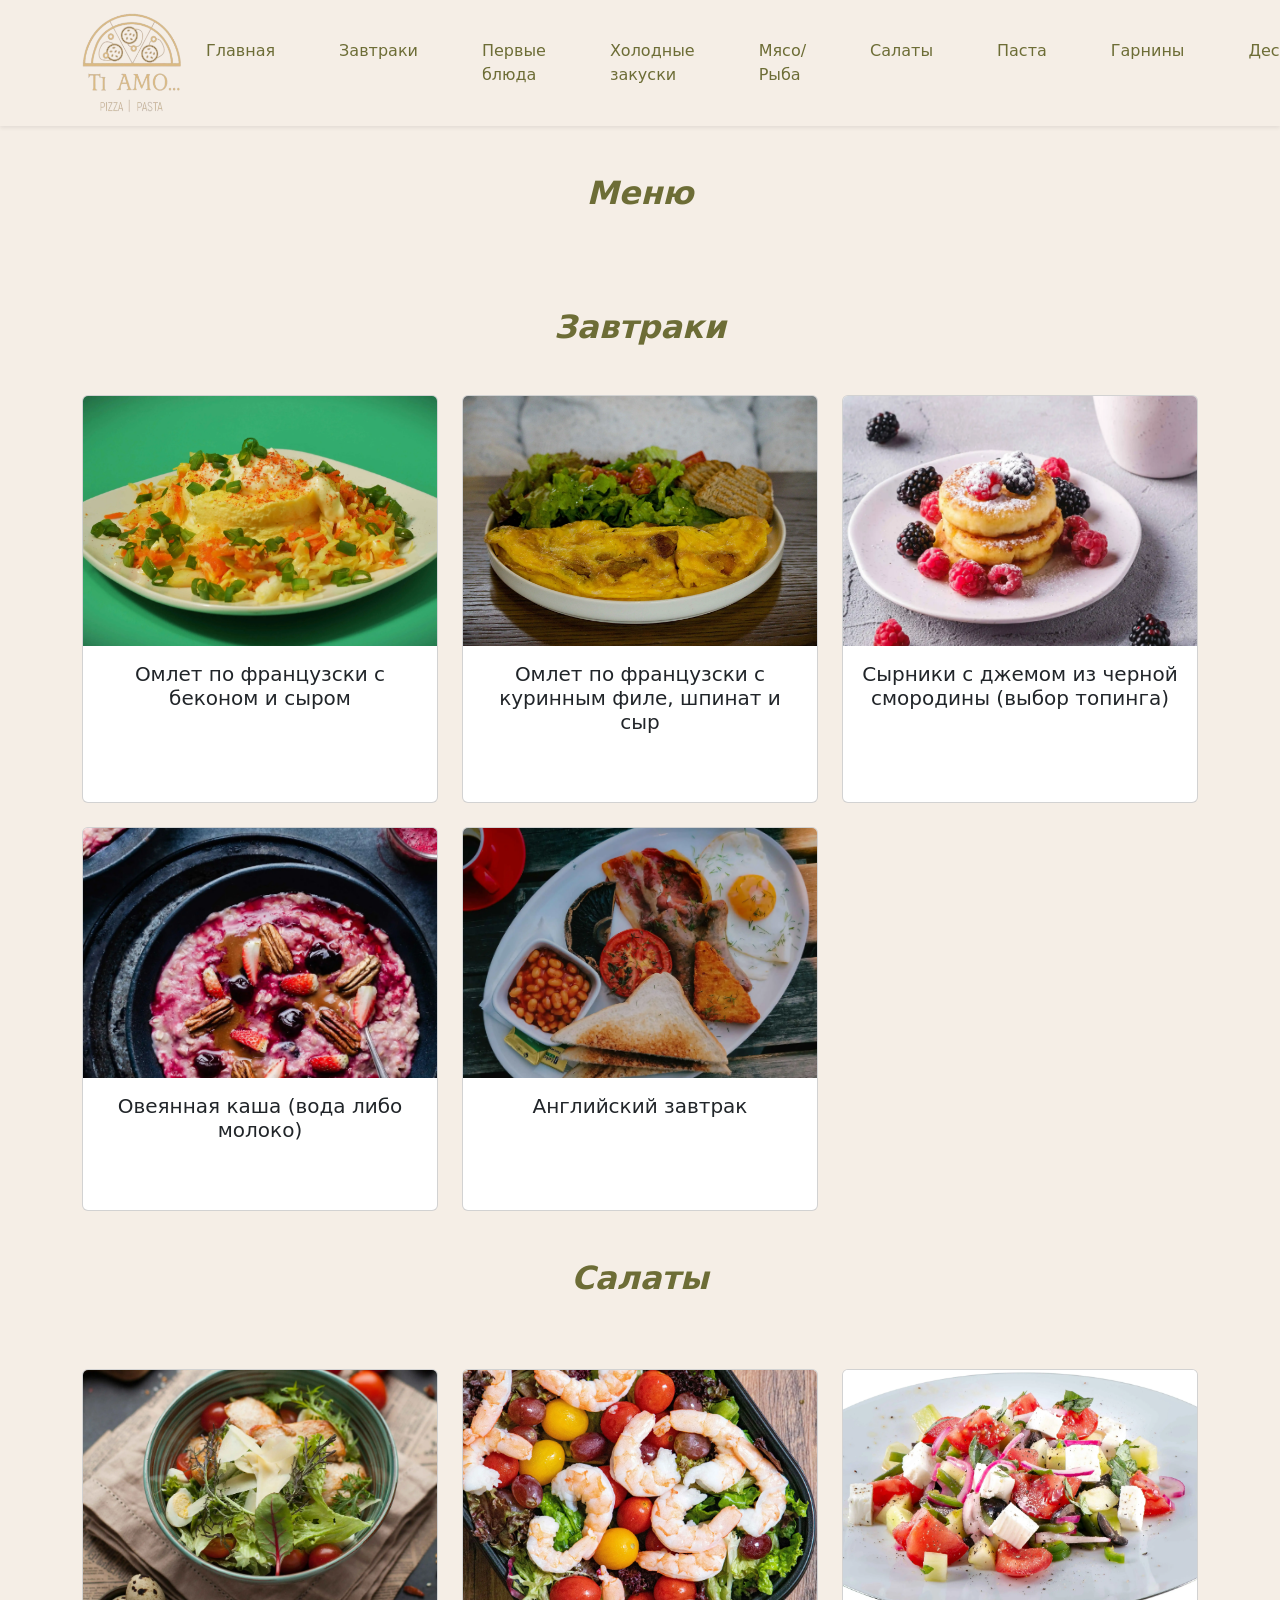
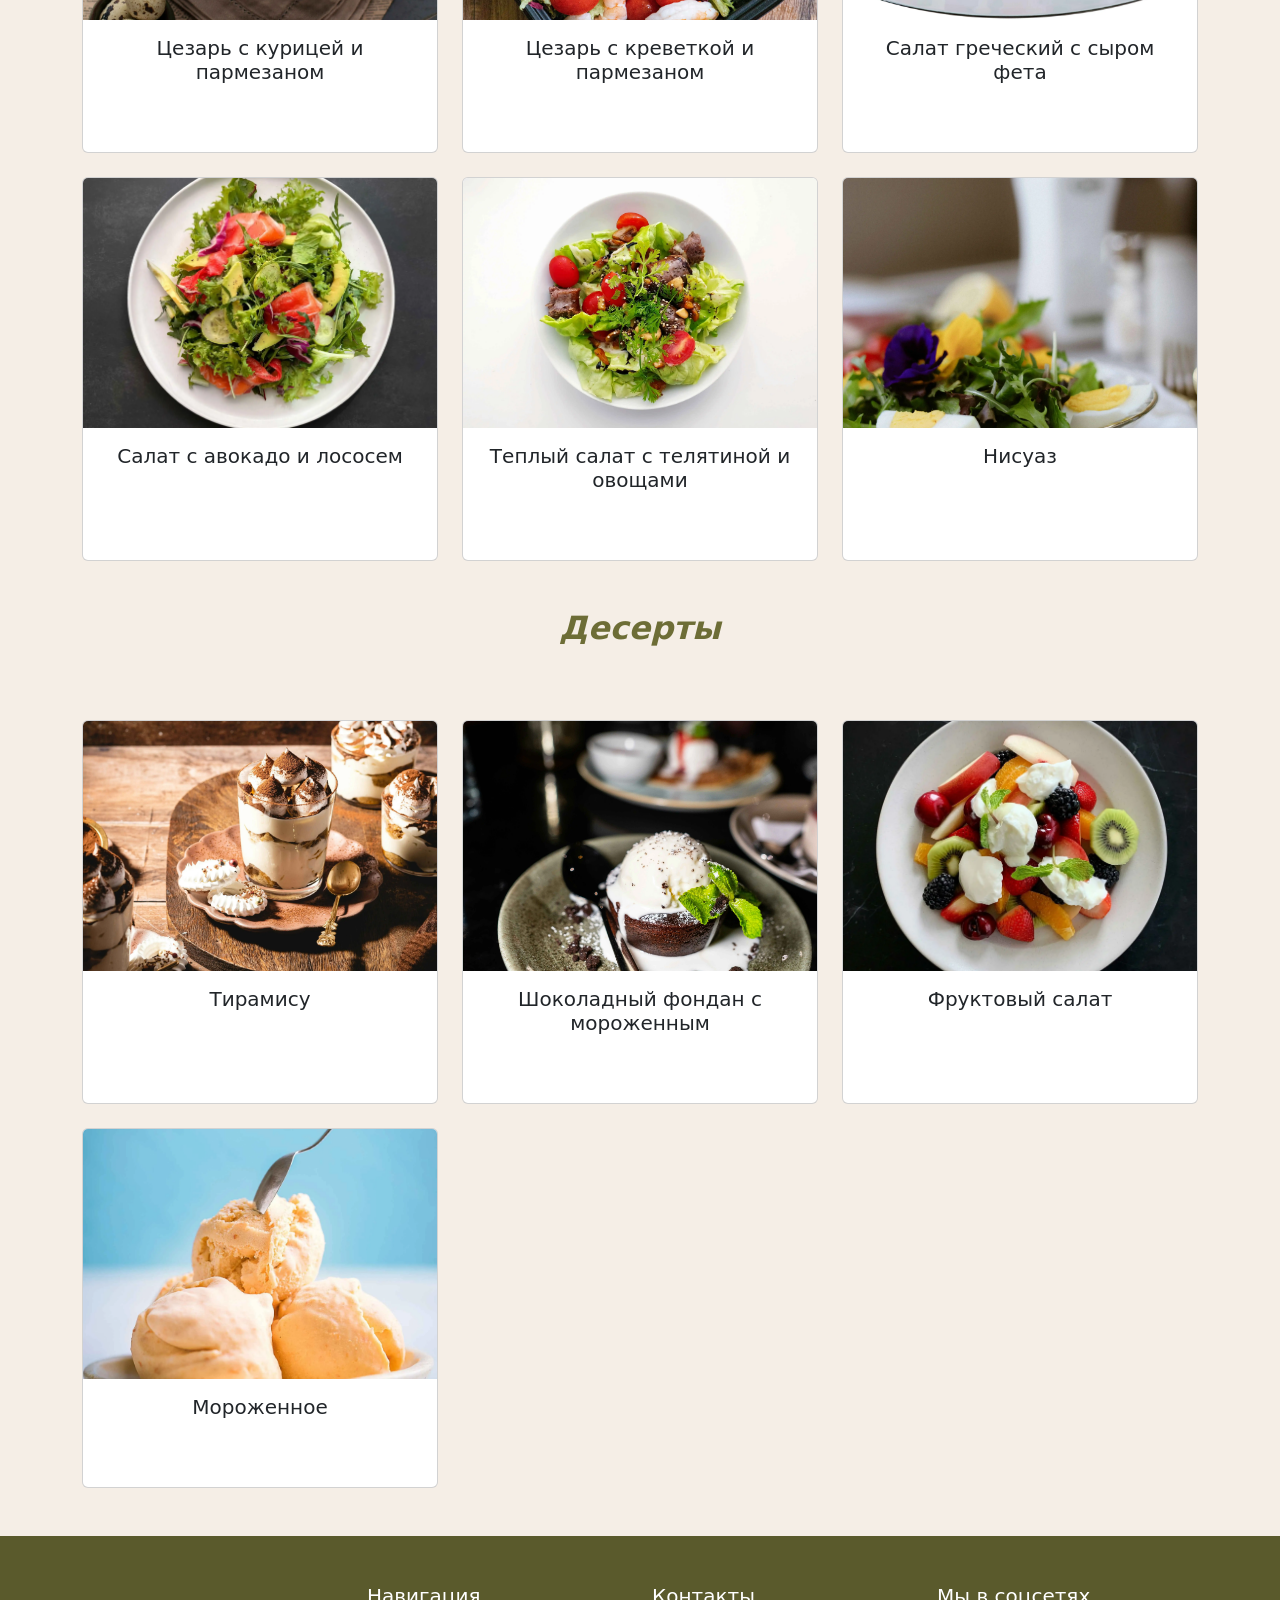
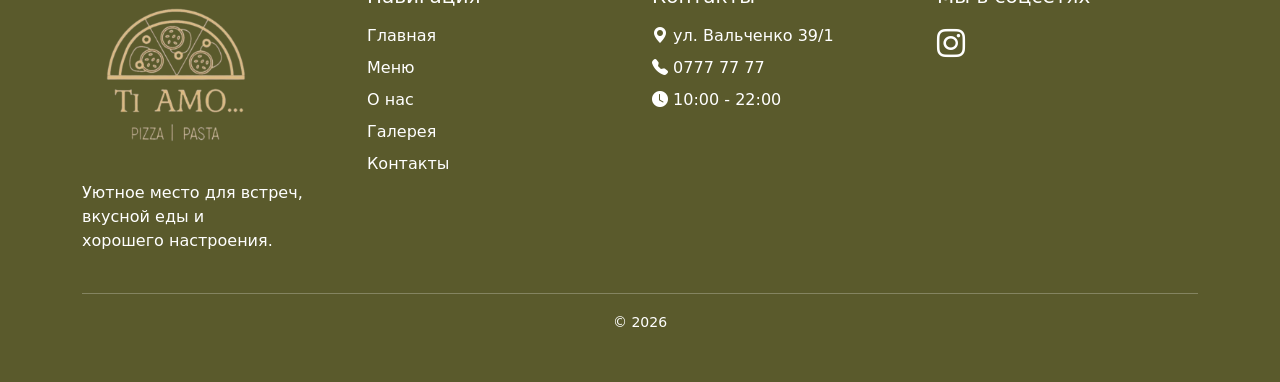
==== menu.html @ e0ba23c6 "Работа с мобильным меню" ====
<!DOCTYPE html>
<html lang="en">
<head>
    <meta charset="utf-8">
    <meta name="viewport" content="width=device-width, initial-scale=1">
    <title>Bootstrap demo</title>


    <!-- Bootstrap Icons -->
    <link rel="stylesheet" href="https://cdn.jsdelivr.net/npm/bootstrap-icons@1.11.3/font/bootstrap-icons.min.css">
    <link href="https://cdn.jsdelivr.net/npm/bootstrap@5.3.8/dist/css/bootstrap.min.css" rel="stylesheet"
          integrity="sha384-sRIl4kxILFvY47J16cr9ZwB07vP4J8+LH7qKQnuqkuIAvNWLzeN8tE5YBujZqJLB" crossorigin="anonymous">
    <link rel="stylesheet" href="css/style.css">
</head>

<body class="my-color my-bg-color">

<!--navbar-->

    <nav class="navbar navbar-expand-lg sticky-top shadow-sm">
        <div class="container">
            <a class="navbar-brand" href="#">
                <img src="img/logo2.png" alt="Bootstrap" width="100" height="100" style="color:#6d6d36;">
            </a>
            <!--    <a class="navbar-brand" href="#">Navbar</a>-->
            <button class="navbar-toggler" type="button" data-bs-toggle="collapse"
                    data-bs-target="#navbarSupportedContent" aria-controls="navbarSupportedContent"
                    aria-expanded="false" aria-label="Toggle navigation">
                <span class="navbar-toggler-icon"></span>
            </button>
            <div class="collapse navbar-collapse" id="navbarSupportedContent">
                <ul class="navbar-nav mx-auto gap-1 gap-md-5"> <!--mx-auto mb-2 mb-lg-0-->
                    <li class="nav-item">
                        <a class="nav-link" aria-current="page" href="index.html">Главная</a>
                    </li>
                    <li class="nav-item">
                        <a class="nav-link" href="#breakfast">Завтраки</a>
                    </li>
                    <li class="nav-item">
                        <a class="nav-link" href="#">Первые блюда</a>
                    </li>
                    <li class="nav-item">
                        <a class="nav-link" href="#">Холодные закуски</a>
                    </li>
                    <li class="nav-item">
                        <a class="nav-link" href="#">Мясо/Рыба</a>
                    </li>
                    <li class="nav-item">
                        <a class="nav-link" href="#salad">Салаты</a>
                    </li>
                    <li class="nav-item">
                        <a class="nav-link" href="#">Паста</a>
                    </li>
                    <li class="nav-item">
                        <a class="nav-link" href="#">Гарнины</a>
                    </li>
                    <li class="nav-item">
                        <a class="nav-link" href="#desserts">Десерты</a>
                    </li>
                    <li class="nav-item">
                        <a class="nav-link" href="#">Добавки</a>
                    </li>
                </ul>


            </div>
        </div>
    </nav>


<!--меню-->


<h2 class="text-center m-5 fw-bold fst-italic secondTiAmo ">
    Меню
</h2>


<div class="container text-center ">
    <div class="row justify-content-center ">

        <div class="col-12 col-md-12 col-lg-12">
            <h2 class="text-center m-5 fw-bold fst-italic secondTiAmo " id="breakfast">
                Завтраки
            </h2>
            <div class="row row-cols-1 row-cols-sm-2 row-cols-xl-3 g-4">
                <div class="col">
                    <div class="card h-100">
                        <img src="img/menu/breakfast/omelette.webp" class="card-img-top" alt="...">
                        <div class="card-body">
                            <h5 class="card-title">Омлет по французски с беконом и сыром</h5>
                            <p class="card-text"></p>
                        </div>
                    </div>
                </div>
                <div class="col">
                    <div class="card h-100">
                        <img src="img/menu/breakfast/omelette2.webp" class="card-img-top" alt="...">
                        <div class="card-body">
                            <h5 class="card-title">Омлет по французски с куринным филе, шпинат и  сыр</h5>
                            <p class="card-text"></p>
                        </div>
                    </div>
                </div>
                <div class="col">
                    <div class="card h-100">
                        <img src="img/menu/breakfast/syrniki.webp" class="card-img-top" alt="...">
                        <div class="card-body">
                            <h5 class="card-title">Сырники с джемом из черной смородины (выбор топинга)</h5>
                            <p class="card-text"></p>
                        </div>
                    </div>
                </div>
                <div class="col">
                    <div class="card h-100">
                        <img src="img/menu/breakfast/FlourPorridge.webp" class="card-img-top" alt="...">
                        <div class="card-body">
                            <h5 class="card-title">Овеянная каша (вода либо молоко)  </h5>
                            <p class="card-text"></p>
                        </div>
                    </div>
                </div>
                <div class="col">
                    <div class="card h-100">
                        <img src="img/menu/breakfast/englishBreakfast.webp" class="card-img-top" alt="...">
                        <div class="card-body">
                            <h5 class="card-title">Английский завтрак</h5>
                            <p class="card-text"></p>
                        </div>
                    </div>
                </div>
            </div>
            <h2 class="text-center m-5 fw-bold fst-italic secondTiAmo " id="salad">
                Салаты
            </h2>
            <div class="row row-cols-1 row-cols-sm-2 row-cols-xl-3 g-4 mt-2">
                <div class="col">
                    <div class="card h-100">
                        <img src="img/menu/salat/cesar.webp" class="card-img-top" alt="...">
                        <div class="card-body">
                            <h5 class="card-title">Цезарь с курицей и пармезаном</h5>
                            <p class="card-text"></p>
                        </div>
                    </div>
                </div>
                <div class="col">
                    <div class="card h-100">
                        <img src="img/menu/salat/cesarShramp.webp" class="card-img-top" alt="...">
                        <div class="card-body">
                            <h5 class="card-title">Цезарь с креветкой и пармезаном</h5>
                            <p class="card-text"></p>
                        </div>
                    </div>
                </div>
                <div class="col">
                    <div class="card h-100">
                        <img src="img/menu/salat/GreekSalad.webp" class="card-img-top" alt="...">
                        <div class="card-body">
                            <h5 class="card-title">Салат греческий с сыром фета</h5>
                            <p class="card-text"></p>
                        </div>
                    </div>
                </div>
                <div class="col">
                    <div class="card h-100">
                        <img src="img/menu/salat/Salad with avocado and salmon.webp" class="card-img-top" alt="...">
                        <div class="card-body">
                            <h5 class="card-title">Салат с авокадо и лососем</h5>
                            <p class="card-text"></p>
                        </div>
                    </div>
                </div>
                <div class="col">
                    <div class="card h-100">
                        <img src="img/menu/salat/Warm salad with veal and vegetables.webp" class="card-img-top" alt="...">
                        <div class="card-body">
                            <h5 class="card-title">Теплый салат с телятиной и овощами</h5>
                            <p class="card-text"></p>
                        </div>
                    </div>
                </div>
                <div class="col">
                    <div class="card h-100">
                        <img src="img/menu/salat/Nicoise.webp" class="card-img-top" alt="...">
                        <div class="card-body">
                            <h5 class="card-title">Нисуаз</h5>
                            <p class="card-text"></p>
                        </div>
                    </div>
                </div>
            </div>
            <h2 class="text-center m-5 fw-bold fst-italic secondTiAmo " id="desserts">
                Десерты
            </h2>
            <div class="row row-cols-1 row-cols-sm-2 row-cols-xl-3 g-4 mt-2">
                <div class="col">
                    <div class="card h-100">
                        <img src="img/menu/desserts/Tiramisu.webp" class="card-img-top" alt="...">
                        <div class="card-body">
                            <h5 class="card-title">Тирамису</h5>
                            <p class="card-text"></p>
                        </div>
                    </div>
                </div>
                <div class="col">
                    <div class="card h-100">
                        <img src="img/menu/desserts/Chocolate fondant with ice cream.webp" class="card-img-top" alt="...">
                        <div class="card-body">
                            <h5 class="card-title">Шоколадный фондан с мороженным </h5>
                            <p class="card-text"></p>
                        </div>
                    </div>
                </div>
                <div class="col">
                    <div class="card h-100">
                        <img src="img/menu/desserts/Fruit salad.webp" class="card-img-top" alt="...">
                        <div class="card-body">
                            <h5 class="card-title">Фруктовый салат </h5>
                            <p class="card-text"></p>
                        </div>
                    </div>
                </div>
                <div class="col">
                    <div class="card h-100">
                        <img src="img/menu/desserts/icecream.webp" class="card-img-top" alt="...">
                        <div class="card-body">
                            <h5 class="card-title">Мороженное</h5>
                            <p class="card-text"></p>
                        </div>
                    </div>
                </div>
            </div>
        </div>
    </div>
</div>




<!--footer-->

<footer class="py-5 mt-5" style="background-color:#5a5a2c; color:white;">

    <div class="container">

        <div class="row g-4">

            <!-- Логотип -->
            <div class="col-12 col-md-6 col-lg-3 text-center text-lg-start">
                <img src="img/logo.png"
                     class="img-fluid mb-3"
                     style="max-width:180px;"
                     alt="Logo">

                <p>
                    Уютное место для встреч,<br>
                    вкусной еды и <br>хорошего настроения.
                </p>
            </div>


            <!-- Навигация -->
            <div class="col-12 col-md-6 col-lg-3">
                <h5 class="mb-3">Навигация</h5>

                <ul class="list-unstyled">
                    <li class="mb-2">
                        <a href="#" class="text-white text-decoration-none">
                            Главная
                        </a>
                    </li>

                    <li class="mb-2">
                        <a href="#" class="text-white text-decoration-none">
                            Меню
                        </a>
                    </li>

                    <li class="mb-2">
                        <a href="#" class="text-white text-decoration-none">
                            О нас
                        </a>
                    </li>

                    <li class="mb-2">
                        <a href="#" class="text-white text-decoration-none">
                            Галерея
                        </a>
                    </li>

                    <li class="mb-2">
                        <a href="#" class="text-white text-decoration-none">
                            Контакты
                        </a>
                    </li>
                </ul>

            </div>


            <!-- Контакты -->
            <div class="col-12 col-md-6 col-lg-3">

                <h5 class="mb-3">Контакты</h5>

                <p class="mb-2">
                    <i class="bi bi-geo-alt-fill"></i>
                    ул. Вальченко 39/1
                </p>

                <p class="mb-2">
                    <i class="bi bi-telephone-fill"></i>
                    0777 77 77
                </p>

                <p class="mb-2">
                    <i class="bi bi-clock-fill"></i>
                    10:00 - 22:00
                </p>

            </div>


            <!-- Соцсети -->
            <div class="col-12 col-md-6 col-lg-3">

                <h5 class="mb-3">Мы в соцсетях</h5>

                <a href="#" class="text-white fs-3 me-3">
                    <i class="bi bi-instagram"></i>
                </a>

            </div>

        </div>


        <hr class="mt-4">

        <div class="text-center">
            <small>
                © 2026
            </small>
        </div>

    </div>

</footer>


<script src="https://cdn.jsdelivr.net/npm/bootstrap@5.3.8/dist/js/bootstrap.bundle.min.js"
        integrity="sha384-FKyoEForCGlyvwx9Hj09JcYn3nv7wiPVlz7YYwJrWVcXK/BmnVDxM+D2scQbITxI"
        crossorigin="anonymous"></script>

<script>
    document.querySelectorAll('.navbar-nav .nav-link').forEach(link => {
        link.addEventListener('click', () => {
            const navbar = document.querySelector('.navbar-collapse');

            if (navbar.classList.contains('show')) {
                bootstrap.Collapse.getOrCreateInstance(navbar).hide();
            }
        });
    });
</script>
</body>

</html>
---- css/style.css ----
.image-wrap {
    position: relative;
}

.my-bg-color{
    background-color: #f5eee6;
}

.my-color, .nav-link{
   color: #6d6d36;
}

.card-img-top {
    height: 250px;
    object-fit: cover;
}

@media (max-width: 768px) {
    .card-img-top {
        height: 200px;
    }
}

.card {
    position: relative;
}

.card-body {
    padding-bottom: 60px;
}




.icon {
    font-size: 100px;
}

.card:hover {
    border-color: #6d6d36;
    box-shadow: 0 0 25px rgba(109,109,54,.35);
}

.photo-wrapper {
    position: relative;
    overflow: hidden;
}

.photo-wrapper img {
    display: block;
    width: 100%;
    height: auto;
}

/* Градиент сверху */
.photo-wrapper::before {
    content: "";
    position: absolute;
    inset: 0;
    background: linear-gradient(
        to top,
        transparent 90%,
        rgba(245,238,230,.1) 92%,
        rgba(245,238,230,.2) 94%,
        rgba(245,238,230,.4) 96%,
        rgba(245,238,230,.7) 98%,
        #f5eee6 100%
    ),
    linear-gradient(
            to left,
            transparent 90%,
                    rgba(245,238,230,.1) 92%,
                    rgba(245,238,230,.2) 94%,
                    rgba(245,238,230,.4) 96%,
                    rgba(245,238,230,.7) 98%,
                    #f5eee6 100%
        ),
        linear-gradient(
                to bottom,
                transparent 90%,
                        rgba(245,238,230,.1) 92%,
                        rgba(245,238,230,.2) 94%,
                        rgba(245,238,230,.4) 96%,
                        rgba(245,238,230,.7) 98%,
                        #f5eee6 100%
            );
    pointer-events: none;
}

.btn-dynamic {
    background-color: #6d6d36;
    color: white;
    border: none;
    transition: all 0.3s ease;
}

.btn-dynamic:hover {
    background-color: #858542;
    box-shadow: 0 8px 20px rgba(109,109,54,.45);
    transform: translateY(-4px) scale(1.05);
}

.btn-dynamic:active {
    transform: translateY(0) scale(0.98);
}

.nav-link-custom {
    color: #6d6d36;
    text-decoration: none;
    display: inline-block;
    position: relative;
    transition: all 0.3s ease;
}

.nav-link-custom:hover {
    color: #6d6d36;
    transform: translateY(-3px);
}


/* плавная линия снизу */
.nav-link-custom::after {
    content: "";
    position: absolute;
    left: 50%;
    bottom: -5px;
    width: 0;
    height: 2px;
    background-color: #6d6d36;
    transition: all 0.3s ease;
    transform: translateX(-50%);
}

.nav-link-custom:hover::after {
    width: 100%;
}

.social-icon {
    font-size: 32px;
    /*color: #333;*/
    transition: all 0.3s ease;
}

.social-icon:hover {
    color: #F55353;
    transform: scale(1.2) translateY(-5px);
    text-shadow:
        0 0 5px rgba(109,109,54,.5),
        0 0 15px rgba(109,109,54,.7),
        0 0 25px rgba(109,109,54,.9);
}


/* Логотип */
.tiAmo {
    font-family: 'Allura', cursive;
}

/* Заголовки */
secondTiAmo {
    font-family: 'Cormorant Garamond', serif;
}

/* Основной текст */
thTiAmo {
    font-family: 'Montserrat', sans-serif;
}

.menu-sticky {
    position: sticky;
    top: 100px; /* отступ от верхней части экрана */
}

.navbar {
    background-color: #f5eee6;
    z-index: 1020;
}

#breakfast,
#salad,
#desserts {
    scroll-margin-top: 140px;
}

@media (max-width: 991.98px) {
    #breakfast,
    #salad,
    #desserts {
        scroll-margin-top: 200px;
    }
}
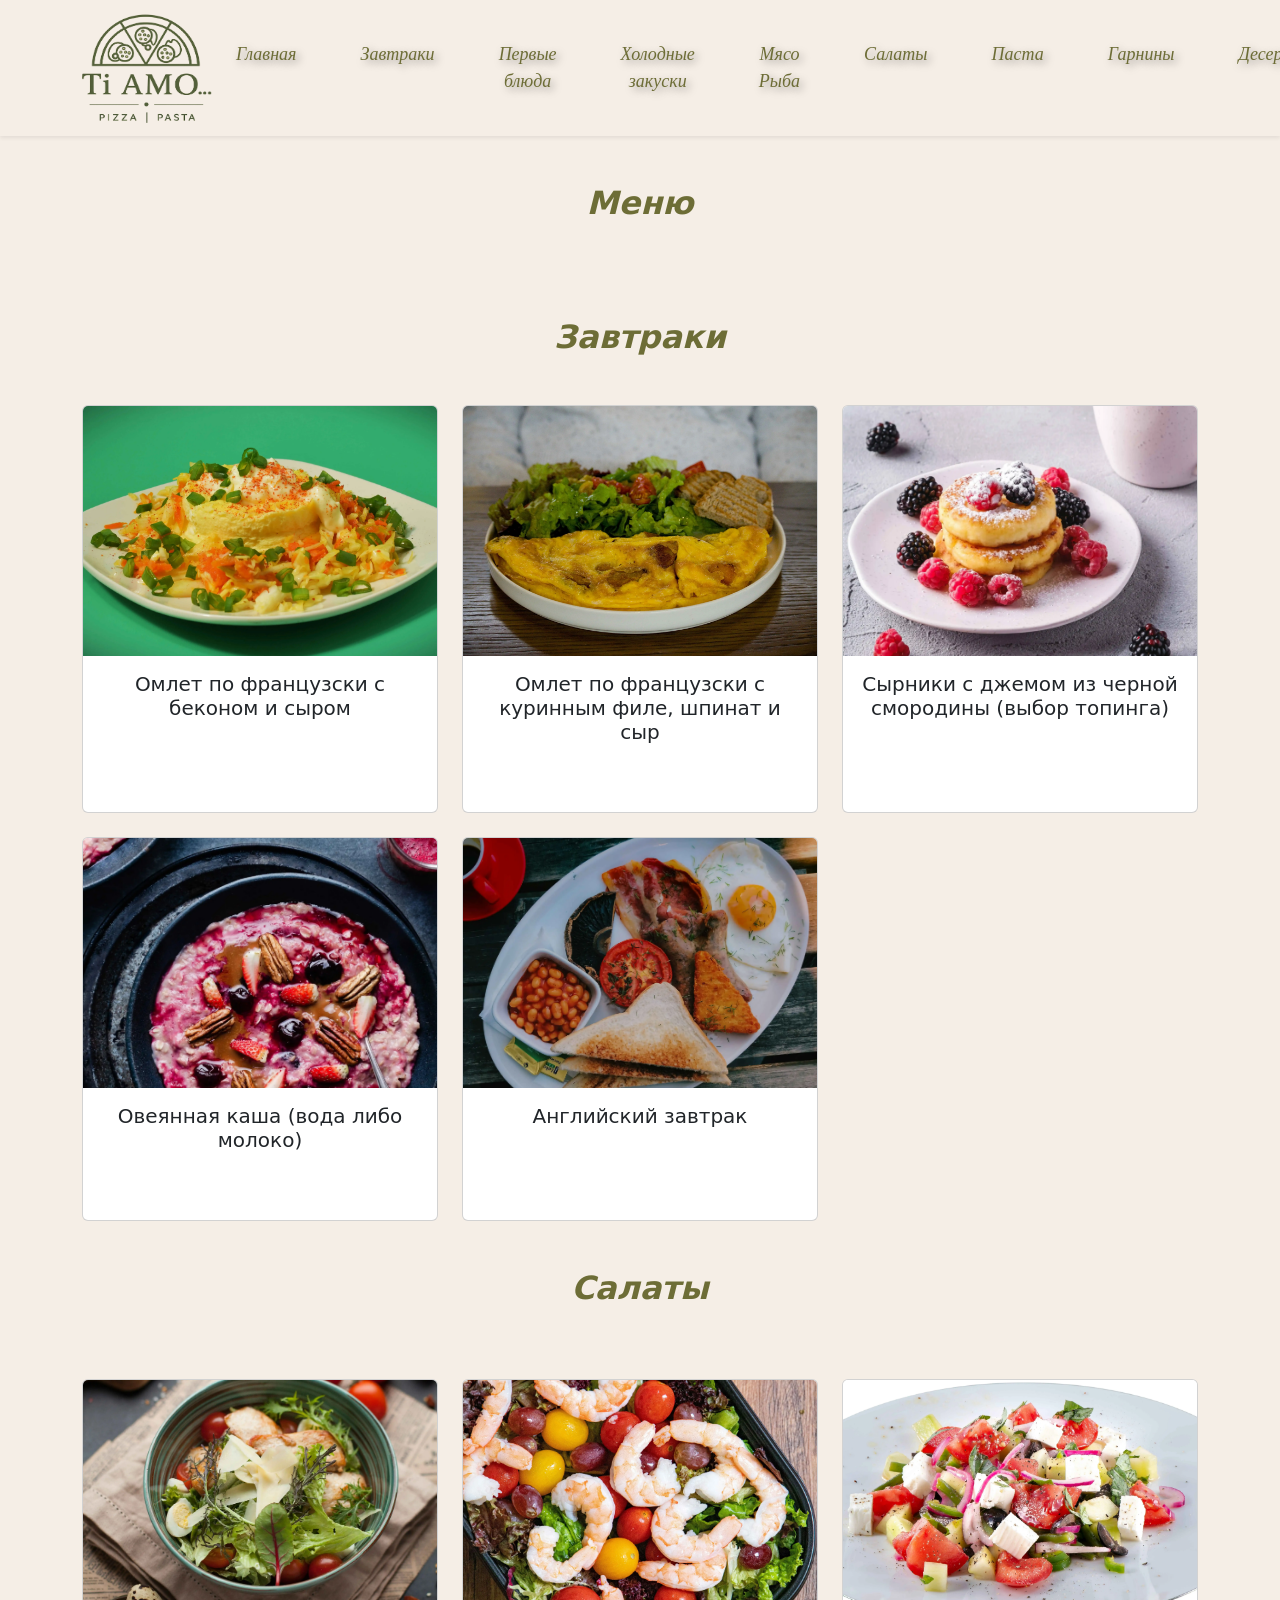
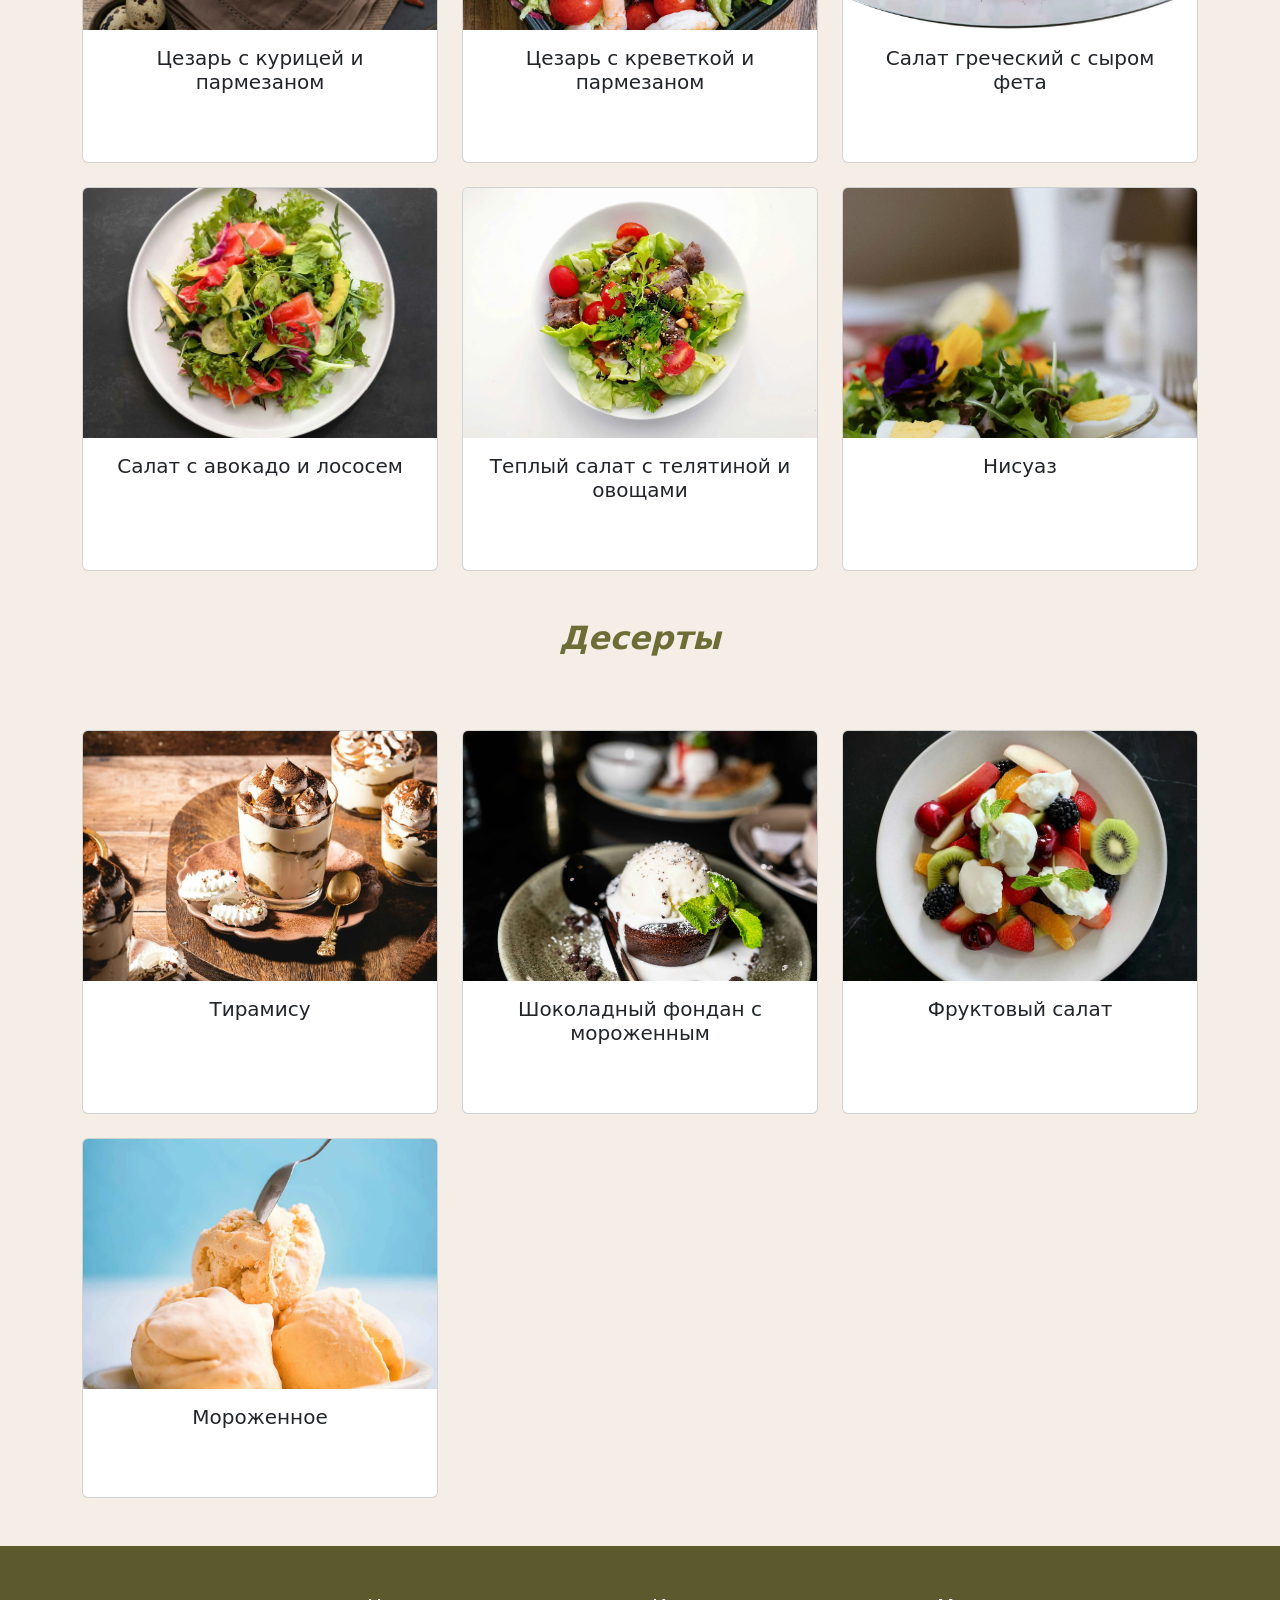
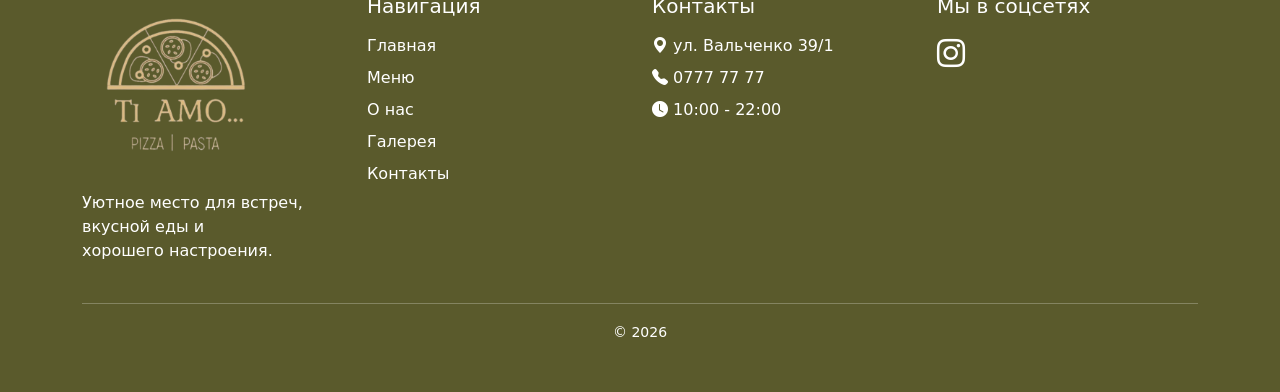
==== commit a784b54f: "Работа с мобильным меню" ====
--- a/menu.html
+++ b/menu.html
@@ -10,17 +10,17 @@
     <link rel="stylesheet" href="https://cdn.jsdelivr.net/npm/bootstrap-icons@1.11.3/font/bootstrap-icons.min.css">
     <link href="https://cdn.jsdelivr.net/npm/bootstrap@5.3.8/dist/css/bootstrap.min.css" rel="stylesheet"
           integrity="sha384-sRIl4kxILFvY47J16cr9ZwB07vP4J8+LH7qKQnuqkuIAvNWLzeN8tE5YBujZqJLB" crossorigin="anonymous">
-    <link rel="stylesheet" href="css/style.css">
+    <link rel="stylesheet" href="css/index.css">
 </head>
 
 <body class="my-color my-bg-color">
 
 <!--navbar-->
 
-    <nav class="navbar navbar-expand-lg sticky-top shadow-sm">
+    <nav class="navbar navbar-expand-lg sticky-top shadow-sm fst-italic lora-address" style="font-size:18px;">
         <div class="container">
             <a class="navbar-brand" href="#">
-                <img src="img/logo2.png" alt="Bootstrap" width="100" height="100" style="color:#6d6d36;">
+                <img src="img/logo7.png" alt="Bootstrap" width="130" height="110" style="color:#6d6d36;">
             </a>
             <!--    <a class="navbar-brand" href="#">Navbar</a>-->
             <button class="navbar-toggler" type="button" data-bs-toggle="collapse"
@@ -29,7 +29,7 @@
                 <span class="navbar-toggler-icon"></span>
             </button>
             <div class="collapse navbar-collapse" id="navbarSupportedContent">
-                <ul class="navbar-nav mx-auto gap-1 gap-md-5"> <!--mx-auto mb-2 mb-lg-0-->
+                <ul class="navbar-nav mx-auto gap-1 gap-md-5 text-center" > <!--mx-auto mb-2 mb-lg-0-->
                     <li class="nav-item">
                         <a class="nav-link" aria-current="page" href="index.html">Главная</a>
                     </li>
@@ -43,7 +43,7 @@
                         <a class="nav-link" href="#">Холодные закуски</a>
                     </li>
                     <li class="nav-item">
-                        <a class="nav-link" href="#">Мясо/Рыба</a>
+                        <a class="nav-link" href="#">Мясо<br>Рыба</a>
                     </li>
                     <li class="nav-item">
                         <a class="nav-link" href="#salad">Салаты</a>
--- a/css/index.css
+++ b/css/index.css
@@ -0,0 +1,240 @@
+.menu-font {
+  font-family: "Manrope", sans-serif;
+  font-optical-sizing: auto;
+  font-weight: 600;
+  font-style: normal;
+  font-size: 24px;
+  text-shadow: 3px 3px 8px rgba(0, 0, 0, 0.4);
+}
+
+.menu-familyCafe {
+  font-family: "Manrope", sans-serif;
+  font-optical-sizing: auto;
+  font-weight:400;
+  font-style: normal;
+  font-size: 18px;
+  text-shadow: 3px 3px 8px rgba(0, 0, 0, 0.4);
+}
+
+.menu-familyCafe2 {
+  font-family: "Manrope", sans-serif;
+  font-optical-sizing: auto;
+  font-weight:400;
+  font-style: normal;
+  font-size: 24px;
+  text-shadow: 3px 3px 8px rgba(0, 0, 0, 0.4);
+  font-style: italic;
+}
+
+.dm-sans-address {
+  font-family: "DM Sans", sans-serif;
+  font-optical-sizing: auto;
+  font-weight: 400;
+  font-style: normal;
+}
+
+.lora-address {
+  font-family: "Lora", serif;
+  font-optical-sizing: auto;
+  font-weight: 400;
+  font-style: normal;
+  text-shadow: 3px 3px 8px rgba(0, 0, 0, 0.4);
+}
+
+
+
+.image-wrap {
+    position: relative;
+}
+
+.my-bg-color{
+    background-color: #f5eee6;
+}
+
+.my-color, .nav-link{
+   color:   #6d6d36; /*#FFFDD0;*/
+}
+
+.card-img-top {
+    height: 250px;
+    object-fit: cover;
+}
+
+@media (max-width: 768px) {
+    .card-img-top {
+        height: 200px;
+    }
+}
+
+.card {
+    position: relative;
+}
+
+.card-body {
+    padding-bottom: 60px;
+}
+
+
+
+
+.icon {
+    font-size: 100px;
+}
+
+.card:hover {
+    border-color: #6d6d36;
+    box-shadow: 0 0 25px rgba(109,109,54,.35);
+}
+
+.photo-wrapper {
+    position: relative;
+    overflow: hidden;
+}
+
+.photo-wrapper img {
+    display: block;
+    width: 100%;
+    height: auto;
+}
+
+/* Градиент сверху */
+.photo-wrapper::before {
+    content: "";
+    position: absolute;
+    inset: 0;
+    background: linear-gradient(
+        to top,
+        transparent 90%,
+        rgba(245,238,230,.1) 92%,
+        rgba(245,238,230,.2) 94%,
+        rgba(245,238,230,.4) 96%,
+        rgba(245,238,230,.7) 98%,
+        #f5eee6 100%
+    ),
+    linear-gradient(
+            to left,
+            transparent 90%,
+                    rgba(245,238,230,.1) 92%,
+                    rgba(245,238,230,.2) 94%,
+                    rgba(245,238,230,.4) 96%,
+                    rgba(245,238,230,.7) 98%,
+                    #f5eee6 100%
+        ),
+        linear-gradient(
+                to bottom,
+                transparent 90%,
+                        rgba(245,238,230,.1) 92%,
+                        rgba(245,238,230,.2) 94%,
+                        rgba(245,238,230,.4) 96%,
+                        rgba(245,238,230,.7) 98%,
+                        #f5eee6 100%
+            );
+    pointer-events: none;
+}
+
+.btn-dynamic {
+    background-color: #6d6d36;
+    color: white;
+    border: none;
+    transition: all 0.3s ease;
+}
+
+.btn-dynamic:hover {
+    background-color: #858542;
+    box-shadow: 0 8px 20px rgba(109,109,54,.45);
+    transform: translateY(-4px) scale(1.05);
+}
+
+.btn-dynamic:active {
+    transform: translateY(0) scale(0.98);
+}
+
+.nav-link-custom {
+    /*color: #6d6d36;*/
+    text-decoration: none;
+    display: inline-block;
+    position: relative;
+    transition: all 0.3s ease;
+}
+
+.nav-link-custom:hover {
+    /*color: #6d6d36;*/
+    transform: translateY(-3px);
+}
+
+
+/* плавная линия снизу */
+.nav-link-custom::after {
+    content: "";
+    position: absolute;
+    left: 50%;
+    bottom: -5px;
+    width: 0;
+    height: 2px;
+    background-color: #6d6d36;
+    transition: all 0.3s ease;
+    transform: translateX(-50%);
+}
+
+.nav-link-custom:hover::after {
+    width: 100%;
+}
+
+.social-icon {
+    font-size: 32px;
+    /*color: #333;*/
+    transition: all 0.3s ease;
+}
+
+.social-icon:hover {
+    color: #F55353;
+    transform: scale(1.2) translateY(-5px);
+    text-shadow:
+        0 0 5px rgba(109,109,54,.5),
+        0 0 15px rgba(109,109,54,.7),
+        0 0 25px rgba(109,109,54,.9);
+}
+
+
+/* Логотип */
+.tiAmo {
+     font-family: "Cormorant Garamond", serif;
+      font-optical-sizing: auto;
+      font-weight: 500;
+      font-style: normal;
+      text-shadow: 2px 2px 4px rgba(0, 0, 0, 0.4);
+}
+
+/* Заголовки */
+/*.secondTiAmo {
+    font-family: 'Cormorant Garamond', serif;
+}*/
+
+/* Основной текст */
+/*.thTiAmo {
+    font-family: 'Montserrat', sans-serif;
+}*/
+
+.menu-sticky {
+    position: sticky;
+    top: 100px; /* отступ от верхней части экрана */
+}
+
+.navbar {
+    background-color: #f5eee6;
+    z-index: 1020;
+}
+
+#breakfast,
+#salad,
+#desserts {
+    scroll-margin-top: 140px;
+}
+
+@media (max-width: 991.98px) {
+    #breakfast,
+    #salad,
+    #desserts {
+        scroll-margin-top: 200px;
+    }
+}
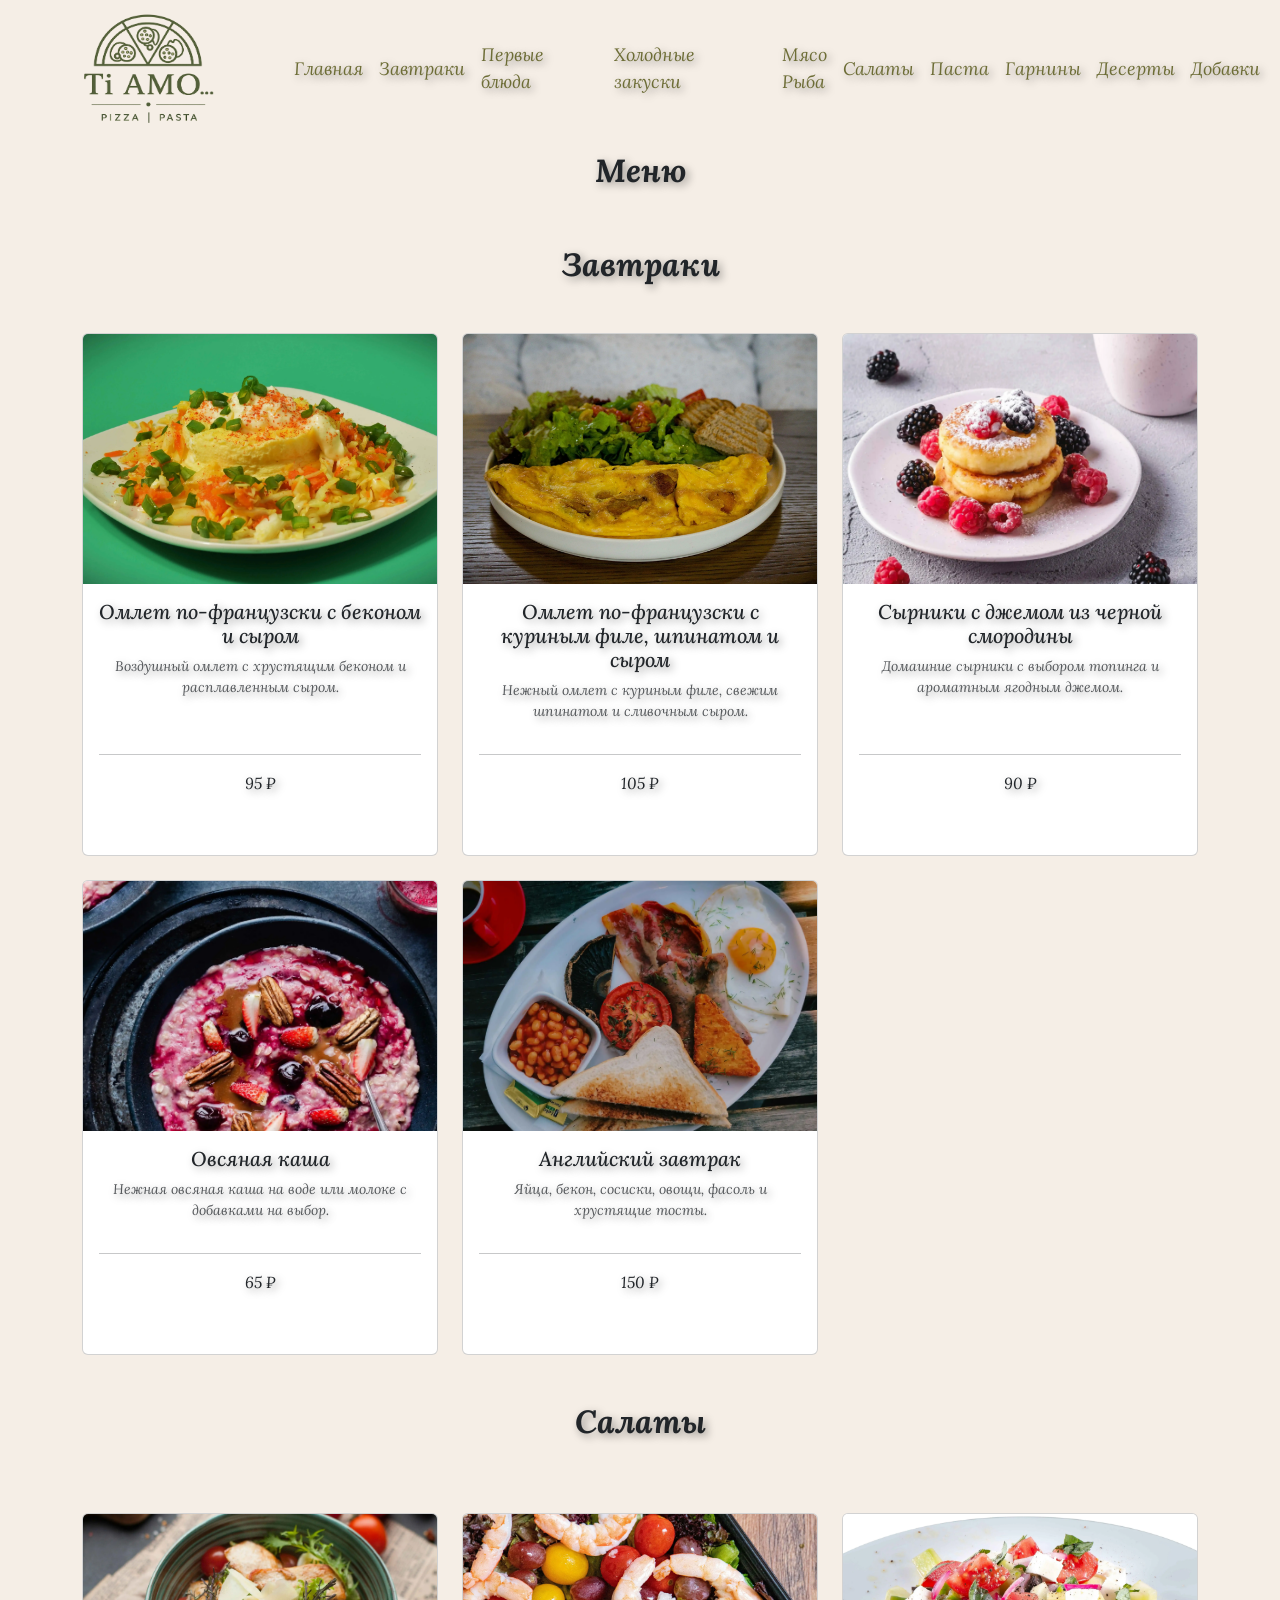
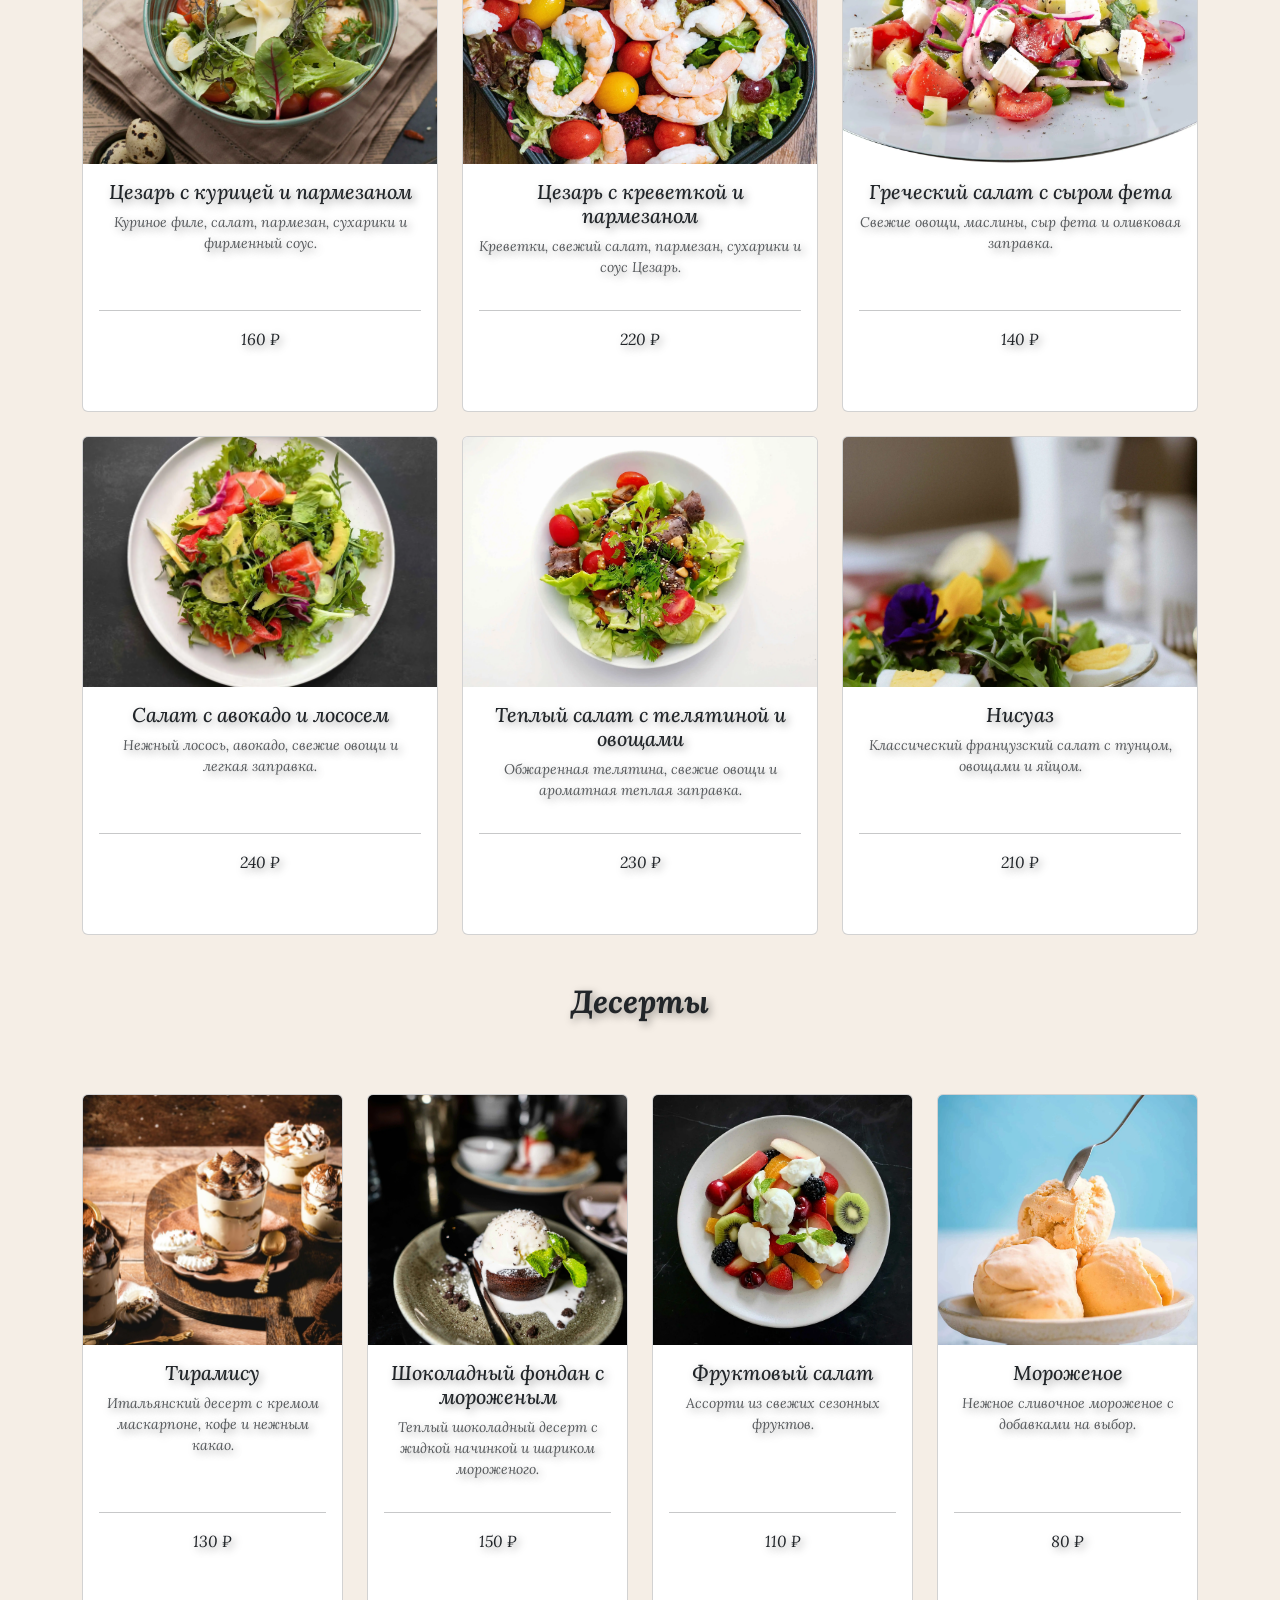
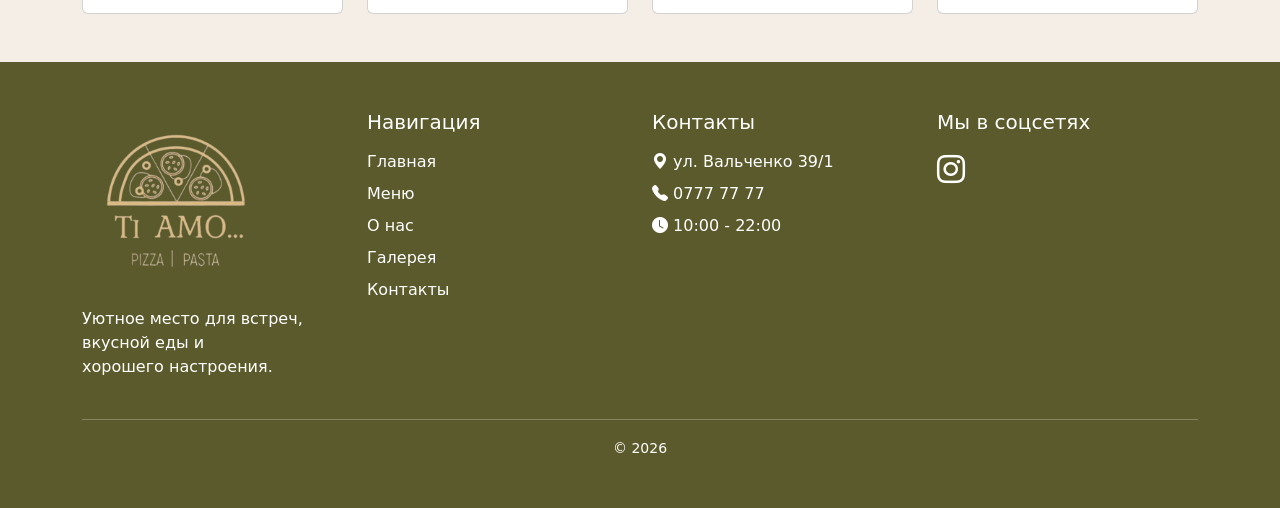
==== commit 2a4a8ce9: "Работа с мобильным меню" ====
--- a/menu.html
+++ b/menu.html
@@ -10,125 +10,158 @@
     <link rel="stylesheet" href="https://cdn.jsdelivr.net/npm/bootstrap-icons@1.11.3/font/bootstrap-icons.min.css">
     <link href="https://cdn.jsdelivr.net/npm/bootstrap@5.3.8/dist/css/bootstrap.min.css" rel="stylesheet"
           integrity="sha384-sRIl4kxILFvY47J16cr9ZwB07vP4J8+LH7qKQnuqkuIAvNWLzeN8tE5YBujZqJLB" crossorigin="anonymous">
+
+
+    <link rel="preconnect" href="https://fonts.googleapis.com">
+    <link rel="preconnect" href="https://fonts.gstatic.com" crossorigin>
+    <link href="https://fonts.googleapis.com/css2?family=Cormorant+Garamond:ital,wght@0,300..700;1,300..700&family=Dancing+Script:wght@400..700&display=swap" rel="stylesheet">
+    <link href="https://fonts.googleapis.com/css2?family=DM+Sans:ital,opsz,wght@0,9..40,100..1000;1,9..40,100..1000&family=Lora:ital,wght@0,400..700;1,400..700&family=Manrope:wght@200..800&display=swap" rel="stylesheet">
+
     <link rel="stylesheet" href="css/index.css">
 </head>
 
-<body class="my-color my-bg-color">
+<body class="my-bg-color">
 
 <!--navbar-->
-
-    <nav class="navbar navbar-expand-lg sticky-top shadow-sm fst-italic lora-address" style="font-size:18px;">
-        <div class="container">
-            <a class="navbar-brand" href="#">
-                <img src="img/logo7.png" alt="Bootstrap" width="130" height="110" style="color:#6d6d36;">
-            </a>
-            <!--    <a class="navbar-brand" href="#">Navbar</a>-->
-            <button class="navbar-toggler" type="button" data-bs-toggle="collapse"
-                    data-bs-target="#navbarSupportedContent" aria-controls="navbarSupportedContent"
-                    aria-expanded="false" aria-label="Toggle navigation">
-                <span class="navbar-toggler-icon"></span>
-            </button>
-            <div class="collapse navbar-collapse" id="navbarSupportedContent">
-                <ul class="navbar-nav mx-auto gap-1 gap-md-5 text-center" > <!--mx-auto mb-2 mb-lg-0-->
-                    <li class="nav-item">
-                        <a class="nav-link" aria-current="page" href="index.html">Главная</a>
-                    </li>
-                    <li class="nav-item">
-                        <a class="nav-link" href="#breakfast">Завтраки</a>
-                    </li>
-                    <li class="nav-item">
-                        <a class="nav-link" href="#">Первые блюда</a>
-                    </li>
-                    <li class="nav-item">
-                        <a class="nav-link" href="#">Холодные закуски</a>
-                    </li>
-                    <li class="nav-item">
-                        <a class="nav-link" href="#">Мясо<br>Рыба</a>
-                    </li>
-                    <li class="nav-item">
-                        <a class="nav-link" href="#salad">Салаты</a>
-                    </li>
-                    <li class="nav-item">
-                        <a class="nav-link" href="#">Паста</a>
-                    </li>
-                    <li class="nav-item">
-                        <a class="nav-link" href="#">Гарнины</a>
-                    </li>
-                    <li class="nav-item">
-                        <a class="nav-link" href="#desserts">Десерты</a>
-                    </li>
-                    <li class="nav-item">
-                        <a class="nav-link" href="#">Добавки</a>
-                    </li>
-                </ul>
-
-
-            </div>
+<div class="container-fluid  fst-italic lora-address" style="font-size:18px;">
+
+    <nav class="navbar navbar-expand-lg">
+        <a class="navbar-brand mx-5 px-4" href="#">
+            <img src="img/logo7.png" alt="Bootstrap" width="130" height="110" style="color:#6d6d36;">
+        </a>
+        <!--    <a class="navbar-brand" href="#">Navbar</a>-->
+        <button class="navbar-toggler" type="button" data-bs-toggle="collapse"
+                data-bs-target="#navbarSupportedContent" aria-controls="navbarSupportedContent"
+                aria-expanded="false" aria-label="Toggle navigation">
+            <span class="navbar-toggler-icon"></span>
+        </button>
+        <div class="collapse navbar-collapse" id="navbarSupportedContent">
+            <ul class="navbar-nav flex-grow-1 justify-content-between align-items-center"> <!--mx-auto mb-2 mb-lg-0-->
+                <li class="nav-item">
+                    <a class="nav-link nav-link-custom" aria-current="page" href="index.html">Главная</a>
+                </li>
+                <li class="nav-item">
+                    <a class="nav-link nav-link-custom" href="#breakfast">Завтраки</a>
+                </li>
+                <li class="nav-item">
+                    <a class="nav-link nav-link-custom" href="#">Первые блюда</a>
+                </li>
+                <li class="nav-item">
+                    <a class="nav-link nav-link-custom" href="#">Холодные закуски</a>
+                </li>
+                <li class="nav-item">
+                    <a class="nav-link nav-link-custom" href="#">Мясо<br>Рыба</a>
+                </li>
+                <li class="nav-item">
+                    <a class="nav-link nav-link-custom" href="#salad">Салаты</a>
+                </li>
+                <li class="nav-item nav-link-custom">
+                    <a class="nav-link" href="#">Паста</a>
+                </li>
+                <li class="nav-item nav-link-custom">
+                    <a class="nav-link" href="#">Гарнины</a>
+                </li>
+                <li class="nav-item">
+                    <a class="nav-link nav-link-custom" href="#desserts">Десерты</a>
+                </li>
+                <li class="nav-item">
+                    <a class="nav-link nav-link-custom" href="#">Добавки</a>
+                </li>
+            </ul>
         </div>
     </nav>
-
+</div>
 
 <!--меню-->
 
 
-<h2 class="text-center m-5 fw-bold fst-italic secondTiAmo ">
+<h2 class="text-center fw-bold fst-italic lora-address mt-3">
     Меню
 </h2>
 
 
-<div class="container text-center ">
+<div class="container text-center fst-italic lora-address">
     <div class="row justify-content-center ">
 
         <div class="col-12 col-md-12 col-lg-12">
-            <h2 class="text-center m-5 fw-bold fst-italic secondTiAmo " id="breakfast">
+            <h2 class="text-center m-5 fw-bold" id="breakfast">
                 Завтраки
             </h2>
             <div class="row row-cols-1 row-cols-sm-2 row-cols-xl-3 g-4">
                 <div class="col">
                     <div class="card h-100">
-                        <img src="img/menu/breakfast/omelette.webp" class="card-img-top" alt="...">
-                        <div class="card-body">
-                            <h5 class="card-title">Омлет по французски с беконом и сыром</h5>
-                            <p class="card-text"></p>
-                        </div>
-                    </div>
-                </div>
-                <div class="col">
-                    <div class="card h-100">
-                        <img src="img/menu/breakfast/omelette2.webp" class="card-img-top" alt="...">
-                        <div class="card-body">
-                            <h5 class="card-title">Омлет по французски с куринным филе, шпинат и  сыр</h5>
-                            <p class="card-text"></p>
-                        </div>
-                    </div>
-                </div>
-                <div class="col">
-                    <div class="card h-100">
-                        <img src="img/menu/breakfast/syrniki.webp" class="card-img-top" alt="...">
-                        <div class="card-body">
-                            <h5 class="card-title">Сырники с джемом из черной смородины (выбор топинга)</h5>
-                            <p class="card-text"></p>
-                        </div>
-                    </div>
-                </div>
-                <div class="col">
-                    <div class="card h-100">
-                        <img src="img/menu/breakfast/FlourPorridge.webp" class="card-img-top" alt="...">
-                        <div class="card-body">
-                            <h5 class="card-title">Овеянная каша (вода либо молоко)  </h5>
-                            <p class="card-text"></p>
-                        </div>
-                    </div>
-                </div>
-                <div class="col">
-                    <div class="card h-100">
-                        <img src="img/menu/breakfast/englishBreakfast.webp" class="card-img-top" alt="...">
-                        <div class="card-body">
-                            <h5 class="card-title">Английский завтрак</h5>
-                            <p class="card-text"></p>
-                        </div>
-                    </div>
-                </div>
+                        <img src="img/menu/breakfast/omelette.webp" class="card-img-top" alt="Омлет">
+                        <div class="card-body text-center d-flex flex-column">
+                            <h5 class="card-title mb-2">Омлет по-французски с беконом и сыром</h5>
+                            <p class="card-text text-muted small mb-3 flex-grow-1">
+                                Воздушный омлет с хрустящим беконом и расплавленным сыром.
+                            </p>
+                            <hr class="my-3">
+                            <p class="card-price mb-0">95 ₽</p>
+                        </div>
+                    </div>
+                </div>
+
+
+                <div class="col">
+                    <div class="card h-100">
+                        <img src="img/menu/breakfast/omelette2.webp" class="card-img-top" alt="Омлет">
+                        <div class="card-body text-center d-flex flex-column">
+                            <h5 class="card-title mb-2">Омлет по-французски с куриным филе, шпинатом и сыром</h5>
+                            <p class="card-text text-muted small mb-3 flex-grow-1">
+                                Нежный омлет с куриным филе, свежим шпинатом и сливочным сыром.
+                            </p>
+                            <hr class="my-3">
+                            <p class="card-price mb-0">105 ₽</p>
+                        </div>
+                    </div>
+                </div>
+
+
+                <div class="col">
+                    <div class="card h-100">
+                        <img src="img/menu/breakfast/syrniki.webp" class="card-img-top" alt="Сырники">
+                        <div class="card-body text-center d-flex flex-column">
+                            <h5 class="card-title mb-2">Сырники с джемом из черной смородины</h5>
+                            <p class="card-text text-muted small mb-3 flex-grow-1">
+                                Домашние сырники с выбором топинга и ароматным ягодным джемом.
+                            </p>
+                            <hr class="my-3">
+                            <p class="card-price mb-0">90 ₽</p>
+                        </div>
+                    </div>
+                </div>
+
+
+                <div class="col">
+                    <div class="card h-100">
+                        <img src="img/menu/breakfast/FlourPorridge.webp" class="card-img-top" alt="Каша">
+                        <div class="card-body text-center d-flex flex-column">
+                            <h5 class="card-title mb-2">Овсяная каша</h5>
+                            <p class="card-text text-muted small mb-3 flex-grow-1">
+                                Нежная овсяная каша на воде или молоке с добавками на выбор.
+                            </p>
+                            <hr class="my-3">
+                            <p class="card-price mb-0">65 ₽</p>
+                        </div>
+                    </div>
+                </div>
+
+
+                <div class="col">
+                    <div class="card h-100">
+                        <img src="img/menu/breakfast/englishBreakfast.webp" class="card-img-top" alt="Английский завтрак">
+                        <div class="card-body text-center d-flex flex-column">
+                            <h5 class="card-title mb-2">Английский завтрак</h5>
+                            <p class="card-text text-muted small mb-3 flex-grow-1">
+                                Яйца, бекон, сосиски, овощи, фасоль и хрустящие тосты.
+                            </p>
+                            <hr class="my-3">
+                            <p class="card-price mb-0">150 ₽</p>
+                        </div>
+                    </div>
+                </div>
+
             </div>
             <h2 class="text-center m-5 fw-bold fst-italic secondTiAmo " id="salad">
                 Салаты
@@ -136,55 +169,88 @@
             <div class="row row-cols-1 row-cols-sm-2 row-cols-xl-3 g-4 mt-2">
                 <div class="col">
                     <div class="card h-100">
-                        <img src="img/menu/salat/cesar.webp" class="card-img-top" alt="...">
-                        <div class="card-body">
-                            <h5 class="card-title">Цезарь с курицей и пармезаном</h5>
-                            <p class="card-text"></p>
-                        </div>
-                    </div>
-                </div>
-                <div class="col">
-                    <div class="card h-100">
-                        <img src="img/menu/salat/cesarShramp.webp" class="card-img-top" alt="...">
-                        <div class="card-body">
-                            <h5 class="card-title">Цезарь с креветкой и пармезаном</h5>
-                            <p class="card-text"></p>
-                        </div>
-                    </div>
-                </div>
-                <div class="col">
-                    <div class="card h-100">
-                        <img src="img/menu/salat/GreekSalad.webp" class="card-img-top" alt="...">
-                        <div class="card-body">
-                            <h5 class="card-title">Салат греческий с сыром фета</h5>
-                            <p class="card-text"></p>
-                        </div>
-                    </div>
-                </div>
-                <div class="col">
-                    <div class="card h-100">
-                        <img src="img/menu/salat/Salad with avocado and salmon.webp" class="card-img-top" alt="...">
-                        <div class="card-body">
-                            <h5 class="card-title">Салат с авокадо и лососем</h5>
-                            <p class="card-text"></p>
-                        </div>
-                    </div>
-                </div>
-                <div class="col">
-                    <div class="card h-100">
-                        <img src="img/menu/salat/Warm salad with veal and vegetables.webp" class="card-img-top" alt="...">
-                        <div class="card-body">
-                            <h5 class="card-title">Теплый салат с телятиной и овощами</h5>
-                            <p class="card-text"></p>
-                        </div>
-                    </div>
-                </div>
-                <div class="col">
-                    <div class="card h-100">
-                        <img src="img/menu/salat/Nicoise.webp" class="card-img-top" alt="...">
-                        <div class="card-body">
-                            <h5 class="card-title">Нисуаз</h5>
-                            <p class="card-text"></p>
+                        <img src="img/menu/salat/cesar.webp" class="card-img-top" alt="Цезарь">
+                        <div class="card-body text-center d-flex flex-column">
+                            <h5 class="card-title mb-2">Цезарь с курицей и пармезаном</h5>
+                            <p class="card-text text-muted small mb-3 flex-grow-1">
+                                Куриное филе, салат, пармезан, сухарики и фирменный соус.
+                            </p>
+                            <hr class="my-3">
+                            <p class="card-price mb-0">160 ₽</p>
+                        </div>
+                    </div>
+                </div>
+
+
+                <div class="col">
+                    <div class="card h-100">
+                        <img src="img/menu/salat/cesarShramp.webp" class="card-img-top" alt="Цезарь с креветкой">
+                        <div class="card-body text-center d-flex flex-column">
+                            <h5 class="card-title mb-2">Цезарь с креветкой и пармезаном</h5>
+                            <p class="card-text text-muted small mb-3 flex-grow-1">
+                                Креветки, свежий салат, пармезан, сухарики и соус Цезарь.
+                            </p>
+                            <hr class="my-3">
+                            <p class="card-price mb-0">220 ₽</p>
+                        </div>
+                    </div>
+                </div>
+
+
+                <div class="col">
+                    <div class="card h-100">
+                        <img src="img/menu/salat/GreekSalad.webp" class="card-img-top" alt="Греческий салат">
+                        <div class="card-body text-center d-flex flex-column">
+                            <h5 class="card-title mb-2">Греческий салат с сыром фета</h5>
+                            <p class="card-text text-muted small mb-3 flex-grow-1">
+                                Свежие овощи, маслины, сыр фета и оливковая заправка.
+                            </p>
+                            <hr class="my-3">
+                            <p class="card-price mb-0">140 ₽</p>
+                        </div>
+                    </div>
+                </div>
+
+                <div class="col">
+                    <div class="card h-100">
+                        <img src="img/menu/salat/Salad with avocado and salmon.webp" class="card-img-top" alt="Салат с авокадо">
+                        <div class="card-body text-center d-flex flex-column">
+                            <h5 class="card-title mb-2">Салат с авокадо и лососем</h5>
+                            <p class="card-text text-muted small mb-3 flex-grow-1">
+                                Нежный лосось, авокадо, свежие овощи и легкая заправка.
+                            </p>
+                            <hr class="my-3">
+                            <p class="card-price mb-0">240 ₽</p>
+                        </div>
+                    </div>
+                </div>
+
+
+                <div class="col">
+                    <div class="card h-100">
+                        <img src="img/menu/salat/Warm salad with veal and vegetables.webp" class="card-img-top" alt="Теплый салат">
+                        <div class="card-body text-center d-flex flex-column">
+                            <h5 class="card-title mb-2">Теплый салат с телятиной и овощами</h5>
+                            <p class="card-text text-muted small mb-3 flex-grow-1">
+                                Обжаренная телятина, свежие овощи и ароматная теплая заправка.
+                            </p>
+                            <hr class="my-3">
+                            <p class="card-price mb-0">230 ₽</p>
+                        </div>
+                    </div>
+                </div>
+
+
+                <div class="col">
+                    <div class="card h-100">
+                        <img src="img/menu/salat/Nicoise.webp" class="card-img-top" alt="Нисуаз">
+                        <div class="card-body text-center d-flex flex-column">
+                            <h5 class="card-title mb-2">Нисуаз</h5>
+                            <p class="card-text text-muted small mb-3 flex-grow-1">
+                                Классический французский салат с тунцом, овощами и яйцом.
+                            </p>
+                            <hr class="my-3">
+                            <p class="card-price mb-0">210 ₽</p>
                         </div>
                     </div>
                 </div>
@@ -192,40 +258,62 @@
             <h2 class="text-center m-5 fw-bold fst-italic secondTiAmo " id="desserts">
                 Десерты
             </h2>
-            <div class="row row-cols-1 row-cols-sm-2 row-cols-xl-3 g-4 mt-2">
-                <div class="col">
-                    <div class="card h-100">
-                        <img src="img/menu/desserts/Tiramisu.webp" class="card-img-top" alt="...">
-                        <div class="card-body">
-                            <h5 class="card-title">Тирамису</h5>
-                            <p class="card-text"></p>
-                        </div>
-                    </div>
-                </div>
-                <div class="col">
-                    <div class="card h-100">
-                        <img src="img/menu/desserts/Chocolate fondant with ice cream.webp" class="card-img-top" alt="...">
-                        <div class="card-body">
-                            <h5 class="card-title">Шоколадный фондан с мороженным </h5>
-                            <p class="card-text"></p>
-                        </div>
-                    </div>
-                </div>
-                <div class="col">
-                    <div class="card h-100">
-                        <img src="img/menu/desserts/Fruit salad.webp" class="card-img-top" alt="...">
-                        <div class="card-body">
-                            <h5 class="card-title">Фруктовый салат </h5>
-                            <p class="card-text"></p>
-                        </div>
-                    </div>
-                </div>
-                <div class="col">
-                    <div class="card h-100">
-                        <img src="img/menu/desserts/icecream.webp" class="card-img-top" alt="...">
-                        <div class="card-body">
-                            <h5 class="card-title">Мороженное</h5>
-                            <p class="card-text"></p>
+            <div class="row row-cols-1 row-cols-sm-2 row-cols-xl-4 g-4 mt-2">
+                <div class="col">
+                    <div class="card h-100">
+                        <img src="img/menu/desserts/Tiramisu.webp" class="card-img-top" alt="Тирамису">
+                        <div class="card-body text-center d-flex flex-column">
+                            <h5 class="card-title mb-2">Тирамису</h5>
+                            <p class="card-text text-muted small mb-3 flex-grow-1">
+                                Итальянский десерт с кремом маскарпоне, кофе и нежным какао.
+                            </p>
+                            <hr class="my-3">
+                            <p class="card-price mb-0">130 ₽</p>
+                        </div>
+                    </div>
+                </div>
+
+
+                <div class="col">
+                    <div class="card h-100">
+                        <img src="img/menu/desserts/Chocolate fondant with ice cream.webp" class="card-img-top" alt="Фондан">
+                        <div class="card-body text-center d-flex flex-column">
+                            <h5 class="card-title mb-2">Шоколадный фондан с мороженым</h5>
+                            <p class="card-text text-muted small mb-3 flex-grow-1">
+                                Теплый шоколадный десерт с жидкой начинкой и шариком мороженого.
+                            </p>
+                            <hr class="my-3">
+                            <p class="card-price mb-0">150 ₽</p>
+                        </div>
+                    </div>
+                </div>
+
+
+                <div class="col">
+                    <div class="card h-100">
+                        <img src="img/menu/desserts/Fruit salad.webp" class="card-img-top" alt="Фруктовый салат">
+                        <div class="card-body text-center d-flex flex-column">
+                            <h5 class="card-title mb-2">Фруктовый салат</h5>
+                            <p class="card-text text-muted small mb-3 flex-grow-1">
+                                Ассорти из свежих сезонных фруктов.
+                            </p>
+                            <hr class="my-3">
+                            <p class="card-price mb-0">110 ₽</p>
+                        </div>
+                    </div>
+                </div>
+
+
+                <div class="col">
+                    <div class="card h-100">
+                        <img src="img/menu/desserts/icecream.webp" class="card-img-top" alt="Мороженое">
+                        <div class="card-body text-center d-flex flex-column">
+                            <h5 class="card-title mb-2">Мороженое</h5>
+                            <p class="card-text text-muted small mb-3 flex-grow-1">
+                                Нежное сливочное мороженое с добавками на выбор.
+                            </p>
+                            <hr class="my-3">
+                            <p class="card-price mb-0">80 ₽</p>
                         </div>
                     </div>
                 </div>
@@ -233,8 +321,6 @@
         </div>
     </div>
 </div>
-
-
 
 
 <!--footer-->
--- a/css/index.css
+++ b/css/index.css
@@ -95,41 +95,6 @@
     display: block;
     width: 100%;
     height: auto;
-}
-
-/* Градиент сверху */
-.photo-wrapper::before {
-    content: "";
-    position: absolute;
-    inset: 0;
-    background: linear-gradient(
-        to top,
-        transparent 90%,
-        rgba(245,238,230,.1) 92%,
-        rgba(245,238,230,.2) 94%,
-        rgba(245,238,230,.4) 96%,
-        rgba(245,238,230,.7) 98%,
-        #f5eee6 100%
-    ),
-    linear-gradient(
-            to left,
-            transparent 90%,
-                    rgba(245,238,230,.1) 92%,
-                    rgba(245,238,230,.2) 94%,
-                    rgba(245,238,230,.4) 96%,
-                    rgba(245,238,230,.7) 98%,
-                    #f5eee6 100%
-        ),
-        linear-gradient(
-                to bottom,
-                transparent 90%,
-                        rgba(245,238,230,.1) 92%,
-                        rgba(245,238,230,.2) 94%,
-                        rgba(245,238,230,.4) 96%,
-                        rgba(245,238,230,.7) 98%,
-                        #f5eee6 100%
-            );
-    pointer-events: none;
 }
 
 .btn-dynamic {
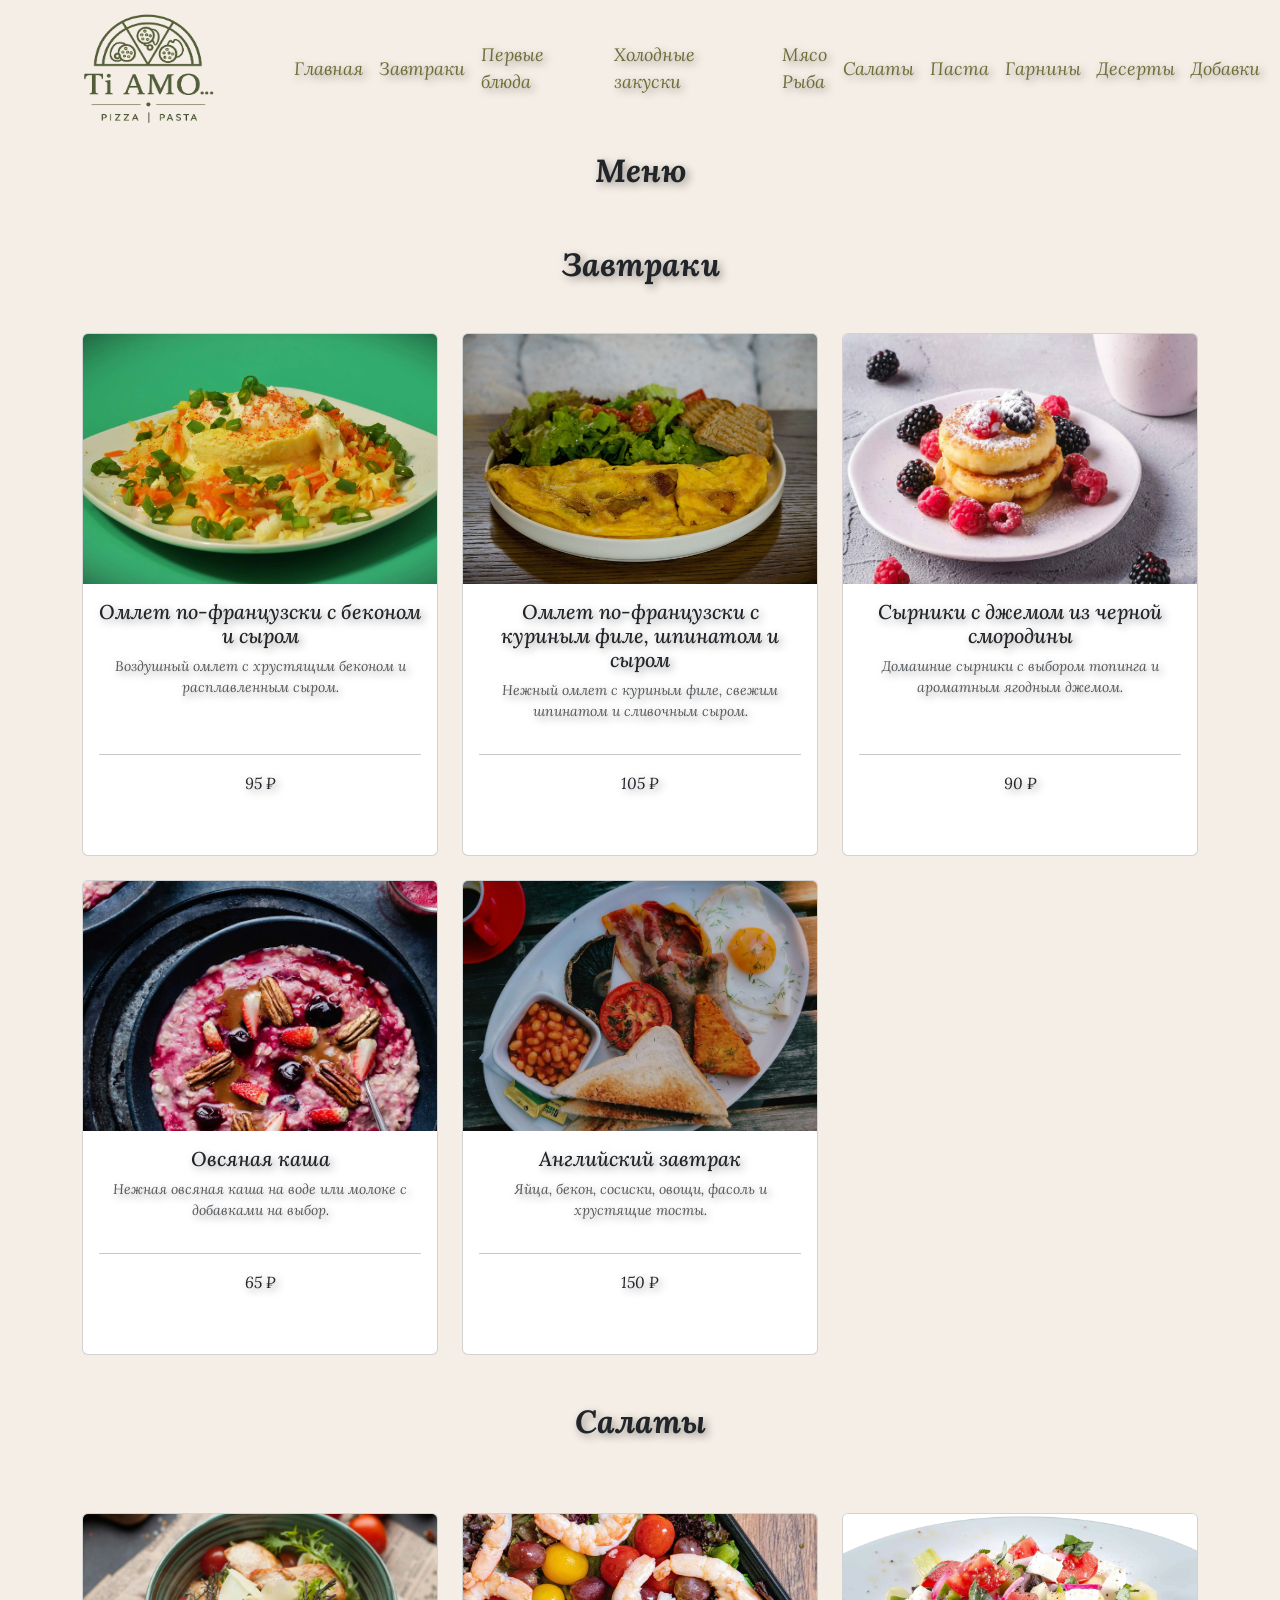
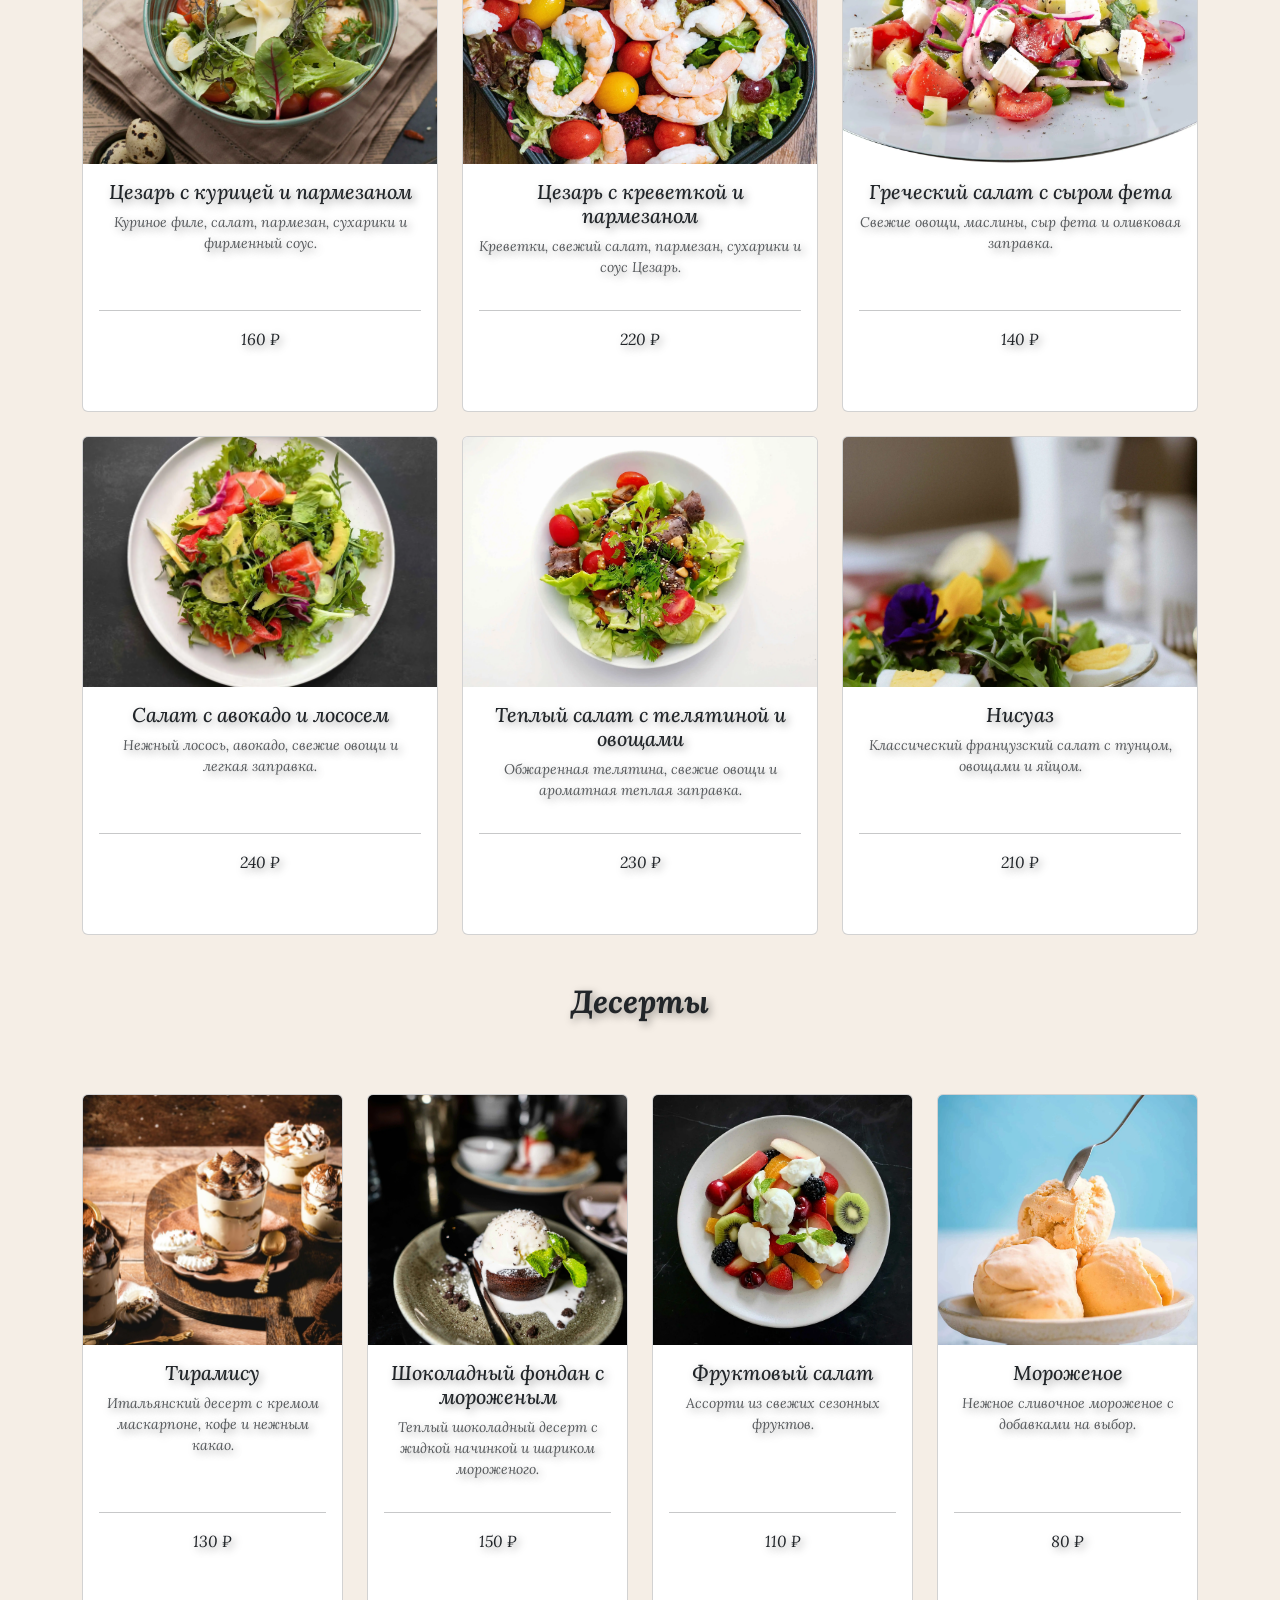
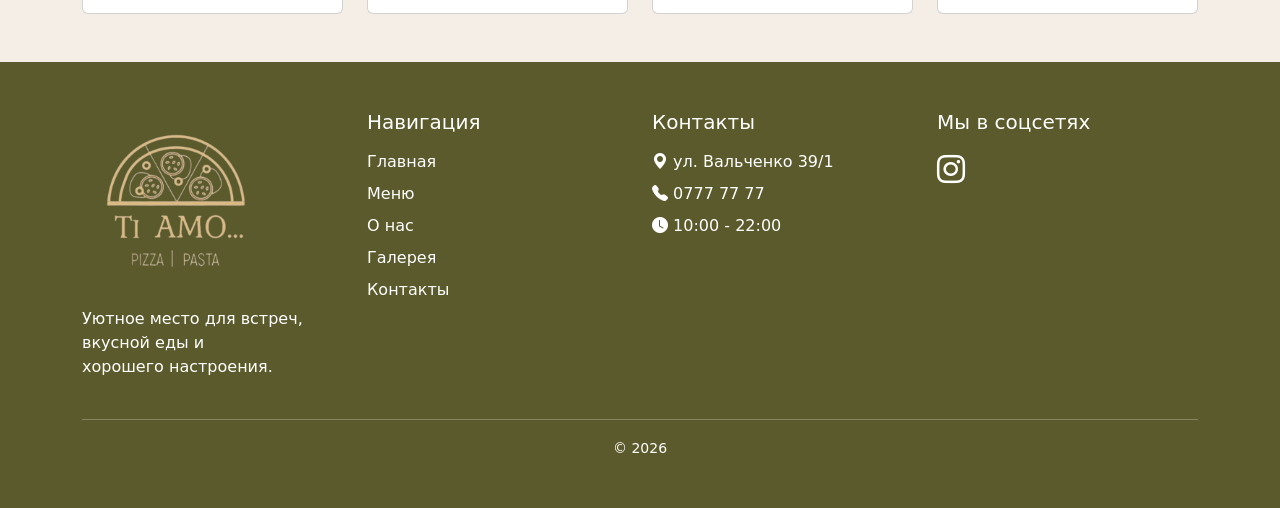
==== commit 1a8dd779: "Работа с мобильным меню" ====
--- a/menu.html
+++ b/menu.html
@@ -23,7 +23,7 @@
 <body class="my-bg-color">
 
 <!--navbar-->
-<div class="container-fluid  fst-italic lora-address" style="font-size:18px;">
+<div class="container-fluid  fst-italic lora-address  sticky-top" style="font-size:18px;">
 
     <nav class="navbar navbar-expand-lg">
         <a class="navbar-brand mx-5 px-4" href="#">
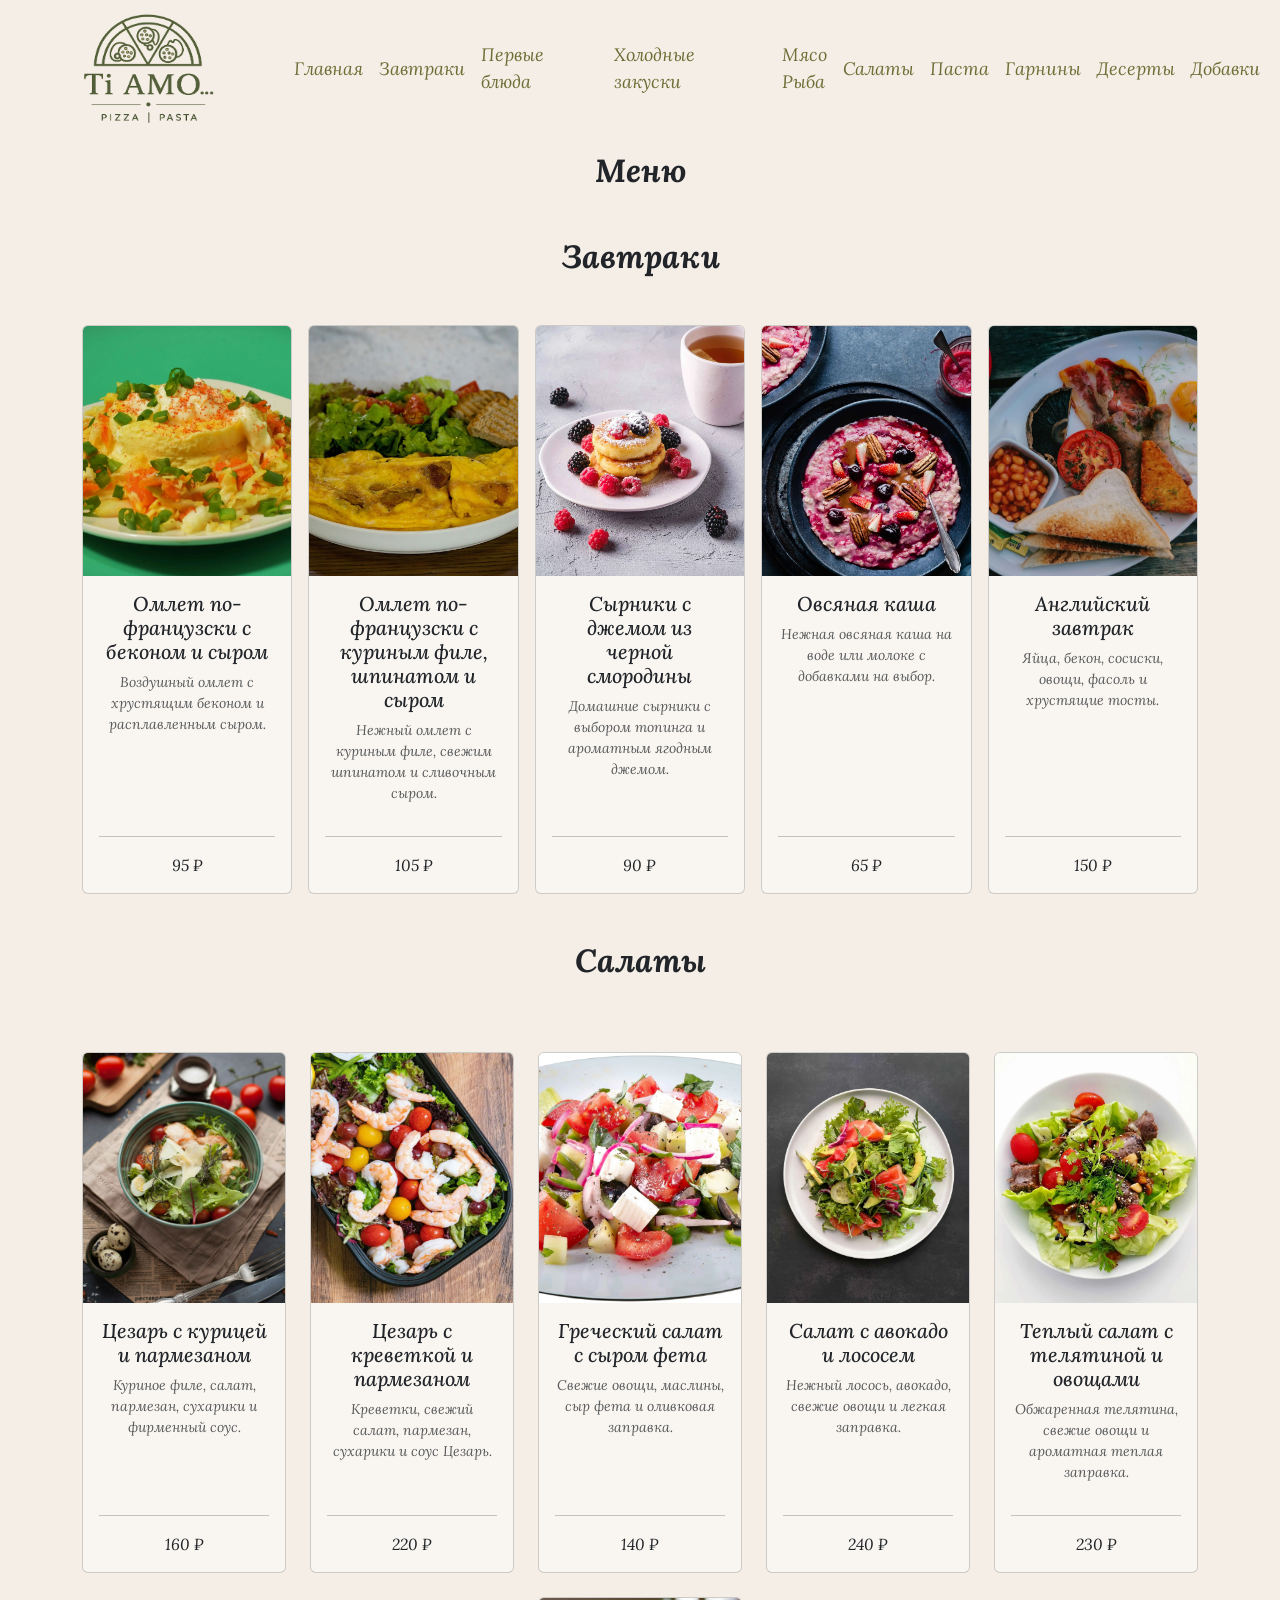
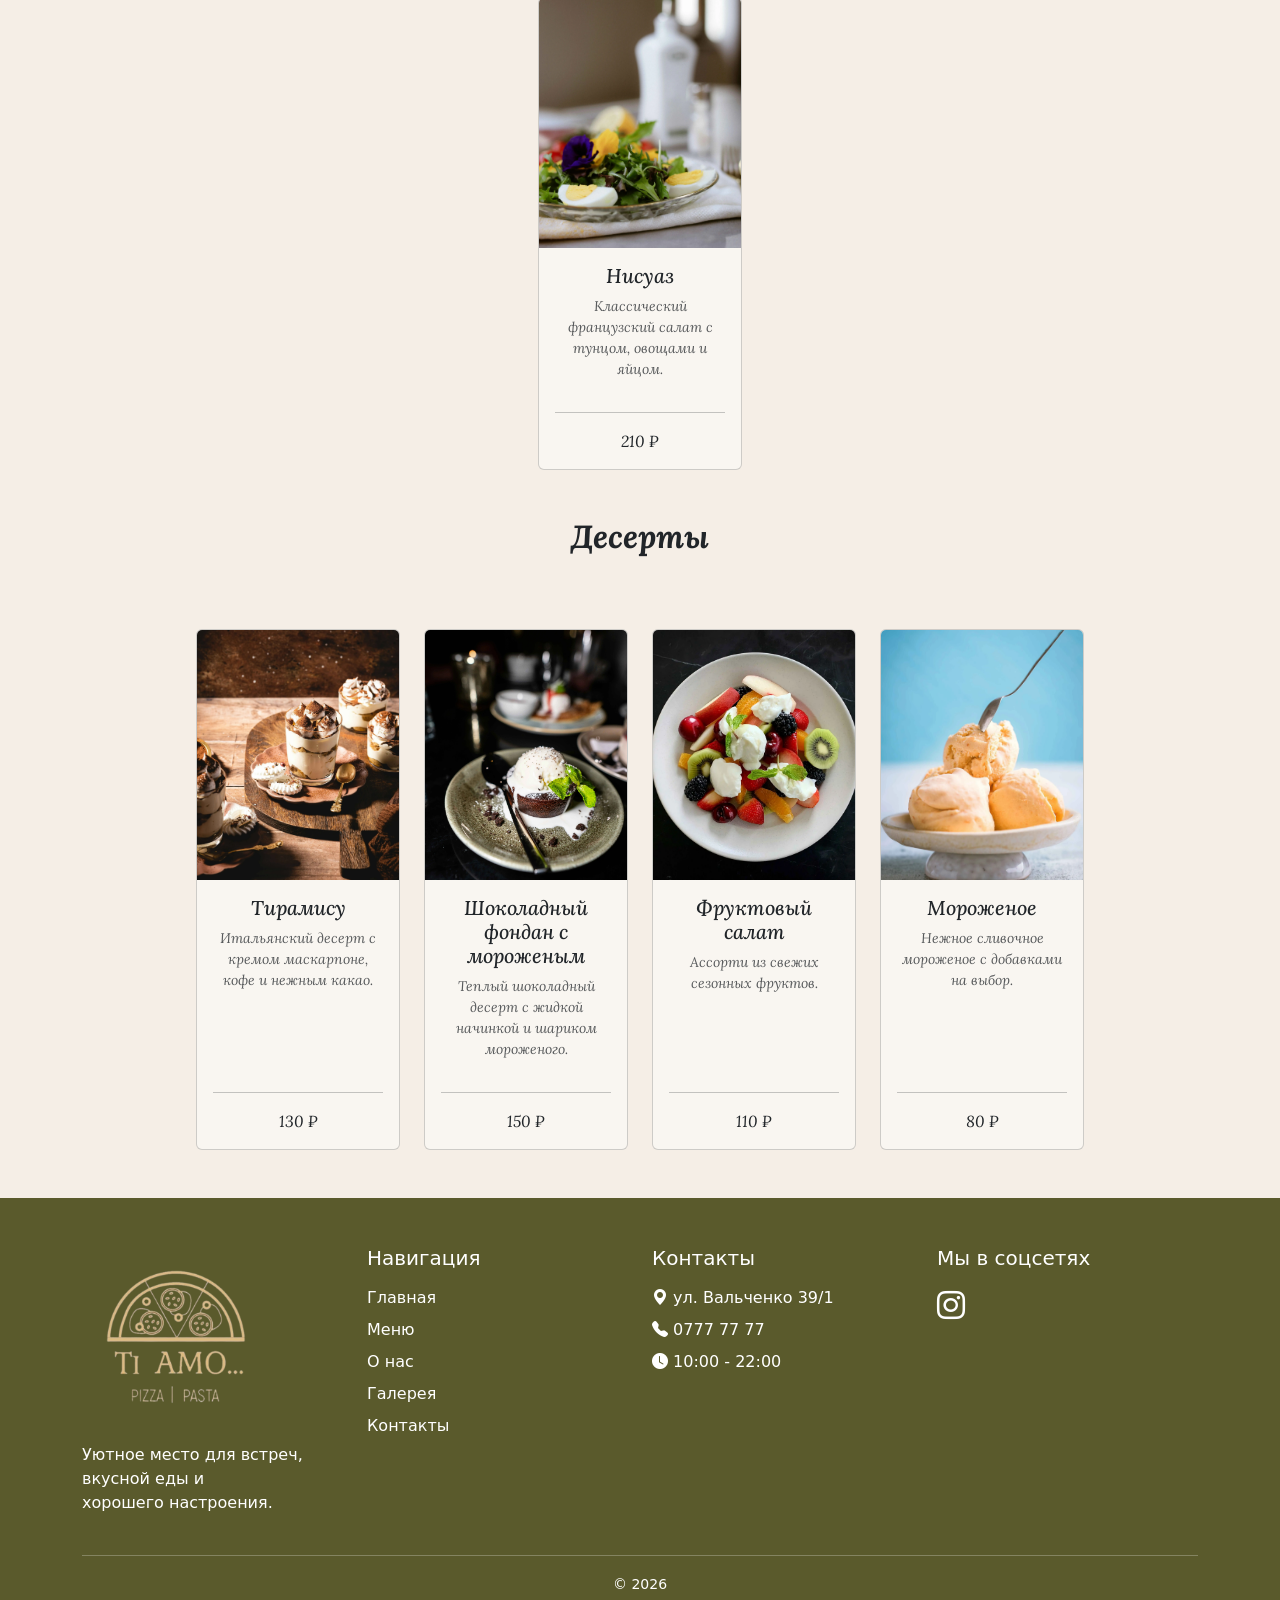
==== commit 43253695: "Работа с мобильным меню" ====
--- a/menu.html
+++ b/menu.html
@@ -18,6 +18,7 @@
     <link href="https://fonts.googleapis.com/css2?family=DM+Sans:ital,opsz,wght@0,9..40,100..1000;1,9..40,100..1000&family=Lora:ital,wght@0,400..700;1,400..700&family=Manrope:wght@200..800&display=swap" rel="stylesheet">
 
     <link rel="stylesheet" href="css/index.css">
+    <link rel="stylesheet" href="css/menu.css">
 </head>
 
 <body class="my-bg-color">
@@ -80,15 +81,22 @@
 </h2>
 
 
-<div class="container text-center fst-italic lora-address">
+<!--<div class="container text-center fst-italic lora-address ">
     <div class="row justify-content-center ">
 
-        <div class="col-12 col-md-12 col-lg-12">
+        <div class="col-12 col-md-12 col-lg-12 ">
             <h2 class="text-center m-5 fw-bold" id="breakfast">
                 Завтраки
             </h2>
-            <div class="row row-cols-1 row-cols-sm-2 row-cols-xl-3 g-4">
-                <div class="col">
+            <div class="row row-cols-1 row-cols-sm-2 row-cols-xl-5 g-3 ">-->
+<div class="container text-center fst-italic lora-address">
+
+    <h2 class="text-center m-5 fw-bold" id="breakfast">
+        Завтраки
+    </h2>
+
+    <div class="row justify-content-center row-cols-1 row-cols-sm-2 row-cols-xl-5 g-3">
+                <div class="col ">
                     <div class="card h-100">
                         <img src="img/menu/breakfast/omelette.webp" class="card-img-top" alt="Омлет">
                         <div class="card-body text-center d-flex flex-column">
@@ -166,7 +174,7 @@
             <h2 class="text-center m-5 fw-bold fst-italic secondTiAmo " id="salad">
                 Салаты
             </h2>
-            <div class="row row-cols-1 row-cols-sm-2 row-cols-xl-3 g-4 mt-2">
+            <div class="row  justify-content-center row-cols-1 row-cols-sm-2 row-cols-xl-5 g-4 mt-2">
                 <div class="col">
                     <div class="card h-100">
                         <img src="img/menu/salat/cesar.webp" class="card-img-top" alt="Цезарь">
@@ -258,7 +266,7 @@
             <h2 class="text-center m-5 fw-bold fst-italic secondTiAmo " id="desserts">
                 Десерты
             </h2>
-            <div class="row row-cols-1 row-cols-sm-2 row-cols-xl-4 g-4 mt-2">
+            <div class="row justify-content-center row-cols-1 row-cols-sm-2 row-cols-xl-5 g-4 mt-2">
                 <div class="col">
                     <div class="card h-100">
                         <img src="img/menu/desserts/Tiramisu.webp" class="card-img-top" alt="Тирамису">
@@ -319,8 +327,6 @@
                 </div>
             </div>
         </div>
-    </div>
-</div>
 
 
 <!--footer-->
--- a/css/index.css
+++ b/css/index.css
@@ -4,7 +4,6 @@
   font-weight: 600;
   font-style: normal;
   font-size: 24px;
-  text-shadow: 3px 3px 8px rgba(0, 0, 0, 0.4);
 }
 
 .menu-familyCafe {
@@ -13,7 +12,10 @@
   font-weight:400;
   font-style: normal;
   font-size: 18px;
-  text-shadow: 3px 3px 8px rgba(0, 0, 0, 0.4);
+}
+
+.text-shadow1 {
+    text-shadow: 3px 3px 8px rgba(0, 0, 0, 0.4);
 }
 
 .menu-familyCafe2 {
@@ -22,7 +24,6 @@
   font-weight:400;
   font-style: normal;
   font-size: 24px;
-  text-shadow: 3px 3px 8px rgba(0, 0, 0, 0.4);
   font-style: italic;
 }
 
@@ -38,7 +39,6 @@
   font-optical-sizing: auto;
   font-weight: 400;
   font-style: normal;
-  text-shadow: 3px 3px 8px rgba(0, 0, 0, 0.4);
 }
 
 
@@ -70,9 +70,9 @@
     position: relative;
 }
 
-.card-body {
+/*.card-body {
     padding-bottom: 60px;
-}
+}*/
 
 
 
@@ -167,6 +167,9 @@
       font-optical-sizing: auto;
       font-weight: 500;
       font-style: normal;
+}
+
+.tiAmo-text-shadow {
       text-shadow: 2px 2px 4px rgba(0, 0, 0, 0.4);
 }
 
--- a/css/menu.css
+++ b/css/menu.css
@@ -0,0 +1,13 @@
+/*
+.menu-font {
+  font-family: "Manrope", sans-serif;
+  font-optical-sizing: auto;
+  font-weight: 600;
+  font-style: normal;
+  font-size: 24px;
+  text-shadow: 3px 3px 8px rgba(0, 0, 0, 0.4);
+}*/
+
+.card{
+    background-color: #f9f6f1;
+}
